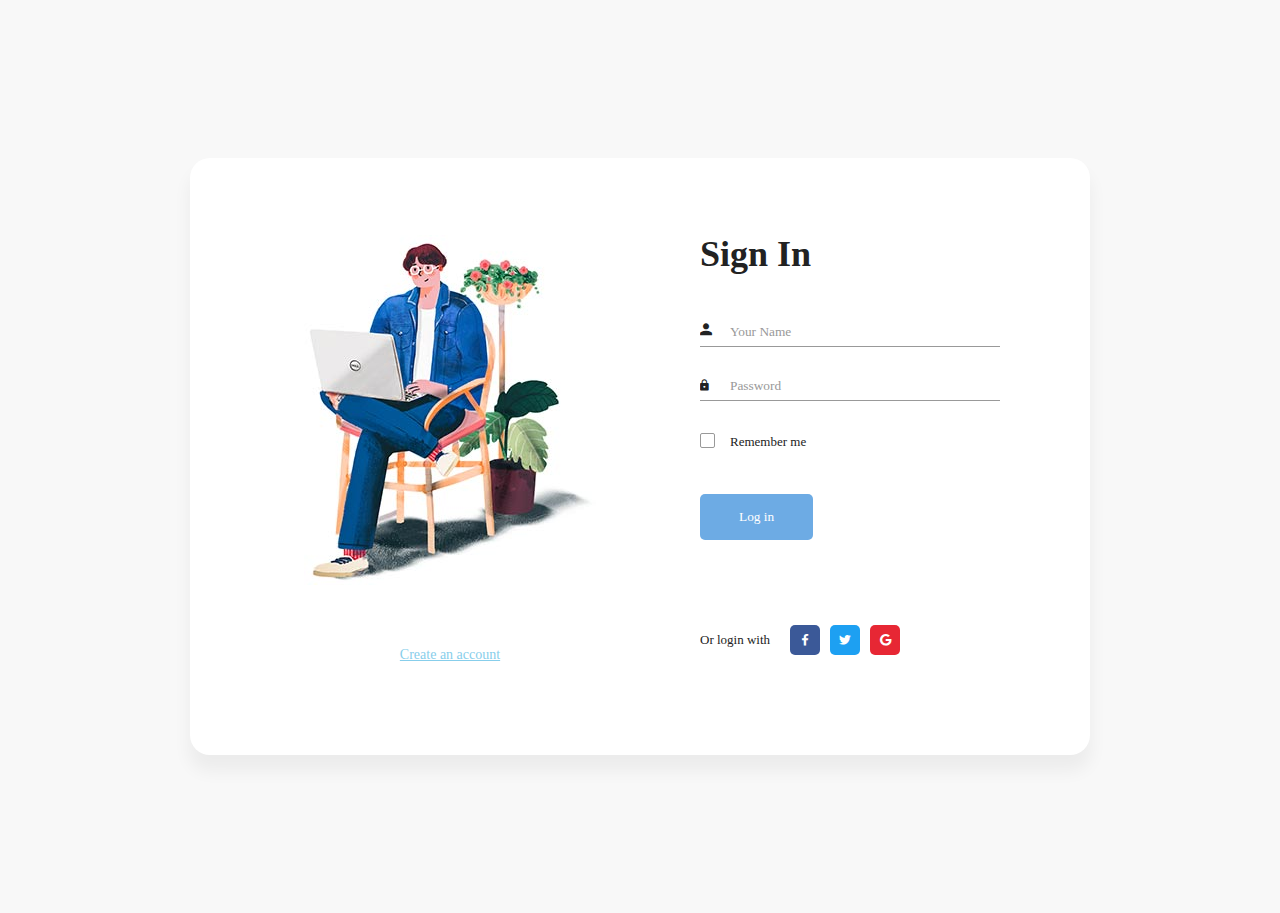
==== login.html @ a761d3e3 "Add files via upload" ====
<!DOCTYPE html>
<html lang="en">
<head>
    <meta charset="UTF-8">
    <meta name="viewport" content="width=device-width, initial-scale=1.0">
    <meta http-equiv="X-UA-Compatible" content="ie=edge">
    <title>Sign In Form </title>

    <!-- Font Icon -->
    <link rel="stylesheet" href="fonts/material-icon/css/material-design-iconic-font.min.css">

    <!-- Main css -->
    <link rel="stylesheet" href="css/style.css">
</head>
<body>
    <div class="main">
    <section class="sign-in">
        <div class="container">
            <div class="signin-content">
                <div class="signin-image">
                    <figure><img src="images/signin-image.jpg" alt="sing up image"></figure>
                    <a href="index.html" class="signup-image-link">Create an account</a>
                </div>

                <div class="signin-form">
                    <h2 class="form-title">Sign In</h2>
                    <form method="POST" class="register-form" id="login-form">
                        <div class="form-group">
                            <label for="your_name"><i class="zmdi zmdi-account material-icons-name"></i></label>
                            <input type="text" name="your_name" id="your_name" placeholder="Your Name"/>
                        </div>
                        <div class="form-group">
                            <label for="your_pass"><i class="zmdi zmdi-lock"></i></label>
                            <input type="password" name="your_pass" id="your_pass" placeholder="Password"/>
                        </div>
                        <div class="form-group">
                            <input type="checkbox" name="remember-me" id="remember-me" class="agree-term" />
                            <label for="remember-me" class="label-agree-term"><span><span></span></span>Remember me</label>
                        </div>
                        <div class="form-group form-button">
                            <input type="submit" name="signin" id="signin" class="form-submit" value="Log in"/>
                        </div>
                    </form>
                    <div class="social-login">
                        <span class="social-label">Or login with</span>
                        <ul class="socials">
                            <li><a href="#"><i class="display-flex-center zmdi zmdi-facebook"></i></a></li>
                            <li><a href="#"><i class="display-flex-center zmdi zmdi-twitter"></i></a></li>
                            <li><a href="#"><i class="display-flex-center zmdi zmdi-google"></i></a></li>
                        </ul>
                    </div>
                </div>
            </div>
        </div>
    </section>
    </div>
  <!-- JS -->
  
</body>
</html>
---- fonts/material-icon/css/material-design-iconic-font.min.css ----
@font-face{font-family:Material-Design-Iconic-Font;src:url(../fonts/Material-Design-Iconic-Font.woff2?v=2.2.0) format('woff2'),url(../fonts/Material-Design-Iconic-Font.woff?v=2.2.0) format('woff'),url(../fonts/Material-Design-Iconic-Font.ttf?v=2.2.0) format('truetype')}.zmdi{display:inline-block;font:normal normal normal 14px/1 'Material-Design-Iconic-Font';font-size:inherit;text-rendering:auto;-webkit-font-smoothing:antialiased;-moz-osx-font-smoothing:grayscale}.zmdi-hc-lg{font-size:1.33333333em;line-height:.75em;vertical-align:-15%}.zmdi-hc-2x{font-size:2em}.zmdi-hc-3x{font-size:3em}.zmdi-hc-4x{font-size:4em}.zmdi-hc-5x{font-size:5em}.zmdi-hc-fw{width:1.28571429em;text-align:center}.zmdi-hc-ul{padding-left:0;margin-left:2.14285714em;list-style-type:none}.zmdi-hc-ul>li{position:relative}.zmdi-hc-li{position:absolute;left:-2.14285714em;width:2.14285714em;top:.14285714em;text-align:center}.zmdi-hc-li.zmdi-hc-lg{left:-1.85714286em}.zmdi-hc-border{padding:.1em .25em;border:solid .1em #9e9e9e;border-radius:2px}.zmdi-hc-border-circle{padding:.1em .25em;border:solid .1em #9e9e9e;border-radius:50%}.zmdi.pull-left{float:left;margin-right:.15em}.zmdi.pull-right{float:right;margin-left:.15em}.zmdi-hc-spin{-webkit-animation:zmdi-spin 1.5s infinite linear;animation:zmdi-spin 1.5s infinite linear}.zmdi-hc-spin-reverse{-webkit-animation:zmdi-spin-reverse 1.5s infinite linear;animation:zmdi-spin-reverse 1.5s infinite linear}@-webkit-keyframes zmdi-spin{0%{-webkit-transform:rotate(0deg);transform:rotate(0deg)}100%{-webkit-transform:rotate(359deg);transform:rotate(359deg)}}@keyframes zmdi-spin{0%{-webkit-transform:rotate(0deg);transform:rotate(0deg)}100%{-webkit-transform:rotate(359deg);transform:rotate(359deg)}}@-webkit-keyframes zmdi-spin-reverse{0%{-webkit-transform:rotate(0deg);transform:rotate(0deg)}100%{-webkit-transform:rotate(-359deg);transform:rotate(-359deg)}}@keyframes zmdi-spin-reverse{0%{-webkit-transform:rotate(0deg);transform:rotate(0deg)}100%{-webkit-transform:rotate(-359deg);transform:rotate(-359deg)}}.zmdi-hc-rotate-90{-webkit-transform:rotate(90deg);-ms-transform:rotate(90deg);transform:rotate(90deg)}.zmdi-hc-rotate-180{-webkit-transform:rotate(180deg);-ms-transform:rotate(180deg);transform:rotate(180deg)}.zmdi-hc-rotate-270{-webkit-transform:rotate(270deg);-ms-transform:rotate(270deg);transform:rotate(270deg)}.zmdi-hc-flip-horizontal{-webkit-transform:scale(-1,1);-ms-transform:scale(-1,1);transform:scale(-1,1)}.zmdi-hc-flip-vertical{-webkit-transform:scale(1,-1);-ms-transform:scale(1,-1);transform:scale(1,-1)}.zmdi-hc-stack{position:relative;display:inline-block;width:2em;height:2em;line-height:2em;vertical-align:middle}.zmdi-hc-stack-1x,.zmdi-hc-stack-2x{position:absolute;left:0;width:100%;text-align:center}.zmdi-hc-stack-1x{line-height:inherit}.zmdi-hc-stack-2x{font-size:2em}.zmdi-hc-inverse{color:#fff}.zmdi-3d-rotation:before{content:'\f101'}.zmdi-airplane-off:before{content:'\f102'}.zmdi-airplane:before{content:'\f103'}.zmdi-album:before{content:'\f104'}.zmdi-archive:before{content:'\f105'}.zmdi-assignment-account:before{content:'\f106'}.zmdi-assignment-alert:before{content:'\f107'}.zmdi-assignment-check:before{content:'\f108'}.zmdi-assignment-o:before{content:'\f109'}.zmdi-assignment-return:before{content:'\f10a'}.zmdi-assignment-returned:before{content:'\f10b'}.zmdi-assignment:before{content:'\f10c'}.zmdi-attachment-alt:before{content:'\f10d'}.zmdi-attachment:before{content:'\f10e'}.zmdi-audio:before{content:'\f10f'}.zmdi-badge-check:before{content:'\f110'}.zmdi-balance-wallet:before{content:'\f111'}.zmdi-balance:before{content:'\f112'}.zmdi-battery-alert:before{content:'\f113'}.zmdi-battery-flash:before{content:'\f114'}.zmdi-battery-unknown:before{content:'\f115'}.zmdi-battery:before{content:'\f116'}.zmdi-bike:before{content:'\f117'}.zmdi-block-alt:before{content:'\f118'}.zmdi-block:before{content:'\f119'}.zmdi-boat:before{content:'\f11a'}.zmdi-book-image:before{content:'\f11b'}.zmdi-book:before{content:'\f11c'}.zmdi-bookmark-outline:before{content:'\f11d'}.zmdi-bookmark:before{content:'\f11e'}.zmdi-brush:before{content:'\f11f'}.zmdi-bug:before{content:'\f120'}.zmdi-bus:before{content:'\f121'}.zmdi-cake:before{content:'\f122'}.zmdi-car-taxi:before{content:'\f123'}.zmdi-car-wash:before{content:'\f124'}.zmdi-car:before{content:'\f125'}.zmdi-card-giftcard:before{content:'\f126'}.zmdi-card-membership:before{content:'\f127'}.zmdi-card-travel:before{content:'\f128'}.zmdi-card:before{content:'\f129'}.zmdi-case-check:before{content:'\f12a'}.zmdi-case-download:before{content:'\f12b'}.zmdi-case-play:before{content:'\f12c'}.zmdi-case:before{content:'\f12d'}.zmdi-cast-connected:before{content:'\f12e'}.zmdi-cast:before{content:'\f12f'}.zmdi-chart-donut:before{content:'\f130'}.zmdi-chart:before{content:'\f131'}.zmdi-city-alt:before{content:'\f132'}.zmdi-city:before{content:'\f133'}.zmdi-close-circle-o:before{content:'\f134'}.zmdi-close-circle:before{content:'\f135'}.zmdi-close:before{content:'\f136'}.zmdi-cocktail:before{content:'\f137'}.zmdi-code-setting:before{content:'\f138'}.zmdi-code-smartphone:before{content:'\f139'}.zmdi-code:before{content:'\f13a'}.zmdi-coffee:before{content:'\f13b'}.zmdi-collection-bookmark:before{content:'\f13c'}.zmdi-collection-case-play:before{content:'\f13d'}.zmdi-collection-folder-image:before{content:'\f13e'}.zmdi-collection-image-o:before{content:'\f13f'}.zmdi-collection-image:before{content:'\f140'}.zmdi-collection-item-1:before{content:'\f141'}.zmdi-collection-item-2:before{content:'\f142'}.zmdi-collection-item-3:before{content:'\f143'}.zmdi-collection-item-4:before{content:'\f144'}.zmdi-collection-item-5:before{content:'\f145'}.zmdi-collection-item-6:before{content:'\f146'}.zmdi-collection-item-7:before{content:'\f147'}.zmdi-collection-item-8:before{content:'\f148'}.zmdi-collection-item-9-plus:before{content:'\f149'}.zmdi-collection-item-9:before{content:'\f14a'}.zmdi-collection-item:before{content:'\f14b'}.zmdi-collection-music:before{content:'\f14c'}.zmdi-collection-pdf:before{content:'\f14d'}.zmdi-collection-plus:before{content:'\f14e'}.zmdi-collection-speaker:before{content:'\f14f'}.zmdi-collection-text:before{content:'\f150'}.zmdi-collection-video:before{content:'\f151'}.zmdi-compass:before{content:'\f152'}.zmdi-cutlery:before{content:'\f153'}.zmdi-delete:before{content:'\f154'}.zmdi-dialpad:before{content:'\f155'}.zmdi-dns:before{content:'\f156'}.zmdi-drink:before{content:'\f157'}.zmdi-edit:before{content:'\f158'}.zmdi-email-open:before{content:'\f159'}.zmdi-email:before{content:'\f15a'}.zmdi-eye-off:before{content:'\f15b'}.zmdi-eye:before{content:'\f15c'}.zmdi-eyedropper:before{content:'\f15d'}.zmdi-favorite-outline:before{content:'\f15e'}.zmdi-favorite:before{content:'\f15f'}.zmdi-filter-list:before{content:'\f160'}.zmdi-fire:before{content:'\f161'}.zmdi-flag:before{content:'\f162'}.zmdi-flare:before{content:'\f163'}.zmdi-flash-auto:before{content:'\f164'}.zmdi-flash-off:before{content:'\f165'}.zmdi-flash:before{content:'\f166'}.zmdi-flip:before{content:'\f167'}.zmdi-flower-alt:before{content:'\f168'}.zmdi-flower:before{content:'\f169'}.zmdi-font:before{content:'\f16a'}.zmdi-fullscreen-alt:before{content:'\f16b'}.zmdi-fullscreen-exit:before{content:'\f16c'}.zmdi-fullscreen:before{content:'\f16d'}.zmdi-functions:before{content:'\f16e'}.zmdi-gas-station:before{content:'\f16f'}.zmdi-gesture:before{content:'\f170'}.zmdi-globe-alt:before{content:'\f171'}.zmdi-globe-lock:before{content:'\f172'}.zmdi-globe:before{content:'\f173'}.zmdi-graduation-cap:before{content:'\f174'}.zmdi-home:before{content:'\f175'}.zmdi-hospital-alt:before{content:'\f176'}.zmdi-hospital:before{content:'\f177'}.zmdi-hotel:before{content:'\f178'}.zmdi-hourglass-alt:before{content:'\f179'}.zmdi-hourglass-outline:before{content:'\f17a'}.zmdi-hourglass:before{content:'\f17b'}.zmdi-http:before{content:'\f17c'}.zmdi-image-alt:before{content:'\f17d'}.zmdi-image-o:before{content:'\f17e'}.zmdi-image:before{content:'\f17f'}.zmdi-inbox:before{content:'\f180'}.zmdi-invert-colors-off:before{content:'\f181'}.zmdi-invert-colors:before{content:'\f182'}.zmdi-key:before{content:'\f183'}.zmdi-label-alt-outline:before{content:'\f184'}.zmdi-label-alt:before{content:'\f185'}.zmdi-label-heart:before{content:'\f186'}.zmdi-label:before{content:'\f187'}.zmdi-labels:before{content:'\f188'}.zmdi-lamp:before{content:'\f189'}.zmdi-landscape:before{content:'\f18a'}.zmdi-layers-off:before{content:'\f18b'}.zmdi-layers:before{content:'\f18c'}.zmdi-library:before{content:'\f18d'}.zmdi-link:before{content:'\f18e'}.zmdi-lock-open:before{content:'\f18f'}.zmdi-lock-outline:before{content:'\f190'}.zmdi-lock:before{content:'\f191'}.zmdi-mail-reply-all:before{content:'\f192'}.zmdi-mail-reply:before{content:'\f193'}.zmdi-mail-send:before{content:'\f194'}.zmdi-mall:before{content:'\f195'}.zmdi-map:before{content:'\f196'}.zmdi-menu:before{content:'\f197'}.zmdi-money-box:before{content:'\f198'}.zmdi-money-off:before{content:'\f199'}.zmdi-money:before{content:'\f19a'}.zmdi-more-vert:before{content:'\f19b'}.zmdi-more:before{content:'\f19c'}.zmdi-movie-alt:before{content:'\f19d'}.zmdi-movie:before{content:'\f19e'}.zmdi-nature-people:before{content:'\f19f'}.zmdi-nature:before{content:'\f1a0'}.zmdi-navigation:before{content:'\f1a1'}.zmdi-open-in-browser:before{content:'\f1a2'}.zmdi-open-in-new:before{content:'\f1a3'}.zmdi-palette:before{content:'\f1a4'}.zmdi-parking:before{content:'\f1a5'}.zmdi-pin-account:before{content:'\f1a6'}.zmdi-pin-assistant:before{content:'\f1a7'}.zmdi-pin-drop:before{content:'\f1a8'}.zmdi-pin-help:before{content:'\f1a9'}.zmdi-pin-off:before{content:'\f1aa'}.zmdi-pin:before{content:'\f1ab'}.zmdi-pizza:before{content:'\f1ac'}.zmdi-plaster:before{content:'\f1ad'}.zmdi-power-setting:before{content:'\f1ae'}.zmdi-power:before{content:'\f1af'}.zmdi-print:before{content:'\f1b0'}.zmdi-puzzle-piece:before{content:'\f1b1'}.zmdi-quote:before{content:'\f1b2'}.zmdi-railway:before{content:'\f1b3'}.zmdi-receipt:before{content:'\f1b4'}.zmdi-refresh-alt:before{content:'\f1b5'}.zmdi-refresh-sync-alert:before{content:'\f1b6'}.zmdi-refresh-sync-off:before{content:'\f1b7'}.zmdi-refresh-sync:before{content:'\f1b8'}.zmdi-refresh:before{content:'\f1b9'}.zmdi-roller:before{content:'\f1ba'}.zmdi-ruler:before{content:'\f1bb'}.zmdi-scissors:before{content:'\f1bc'}.zmdi-screen-rotation-lock:before{content:'\f1bd'}.zmdi-screen-rotation:before{content:'\f1be'}.zmdi-search-for:before{content:'\f1bf'}.zmdi-search-in-file:before{content:'\f1c0'}.zmdi-search-in-page:before{content:'\f1c1'}.zmdi-search-replace:before{content:'\f1c2'}.zmdi-search:before{content:'\f1c3'}.zmdi-seat:before{content:'\f1c4'}.zmdi-settings-square:before{content:'\f1c5'}.zmdi-settings:before{content:'\f1c6'}.zmdi-shield-check:before{content:'\f1c7'}.zmdi-shield-security:before{content:'\f1c8'}.zmdi-shopping-basket:before{content:'\f1c9'}.zmdi-shopping-cart-plus:before{content:'\f1ca'}.zmdi-shopping-cart:before{content:'\f1cb'}.zmdi-sign-in:before{content:'\f1cc'}.zmdi-sort-amount-asc:before{content:'\f1cd'}.zmdi-sort-amount-desc:before{content:'\f1ce'}.zmdi-sort-asc:before{content:'\f1cf'}.zmdi-sort-desc:before{content:'\f1d0'}.zmdi-spellcheck:before{content:'\f1d1'}.zmdi-storage:before{content:'\f1d2'}.zmdi-store-24:before{content:'\f1d3'}.zmdi-store:before{content:'\f1d4'}.zmdi-subway:before{content:'\f1d5'}.zmdi-sun:before{content:'\f1d6'}.zmdi-tab-unselected:before{content:'\f1d7'}.zmdi-tab:before{content:'\f1d8'}.zmdi-tag-close:before{content:'\f1d9'}.zmdi-tag-more:before{content:'\f1da'}.zmdi-tag:before{content:'\f1db'}.zmdi-thumb-down:before{content:'\f1dc'}.zmdi-thumb-up-down:before{content:'\f1dd'}.zmdi-thumb-up:before{content:'\f1de'}.zmdi-ticket-star:before{content:'\f1df'}.zmdi-toll:before{content:'\f1e0'}.zmdi-toys:before{content:'\f1e1'}.zmdi-traffic:before{content:'\f1e2'}.zmdi-translate:before{content:'\f1e3'}.zmdi-triangle-down:before{content:'\f1e4'}.zmdi-triangle-up:before{content:'\f1e5'}.zmdi-truck:before{content:'\f1e6'}.zmdi-turning-sign:before{content:'\f1e7'}.zmdi-wallpaper:before{content:'\f1e8'}.zmdi-washing-machine:before{content:'\f1e9'}.zmdi-window-maximize:before{content:'\f1ea'}.zmdi-window-minimize:before{content:'\f1eb'}.zmdi-window-restore:before{content:'\f1ec'}.zmdi-wrench:before{content:'\f1ed'}.zmdi-zoom-in:before{content:'\f1ee'}.zmdi-zoom-out:before{content:'\f1ef'}.zmdi-alert-circle-o:before{content:'\f1f0'}.zmdi-alert-circle:before{content:'\f1f1'}.zmdi-alert-octagon:before{content:'\f1f2'}.zmdi-alert-polygon:before{content:'\f1f3'}.zmdi-alert-triangle:before{content:'\f1f4'}.zmdi-help-outline:before{content:'\f1f5'}.zmdi-help:before{content:'\f1f6'}.zmdi-info-outline:before{content:'\f1f7'}.zmdi-info:before{content:'\f1f8'}.zmdi-notifications-active:before{content:'\f1f9'}.zmdi-notifications-add:before{content:'\f1fa'}.zmdi-notifications-none:before{content:'\f1fb'}.zmdi-notifications-off:before{content:'\f1fc'}.zmdi-notifications-paused:before{content:'\f1fd'}.zmdi-notifications:before{content:'\f1fe'}.zmdi-account-add:before{content:'\f1ff'}.zmdi-account-box-mail:before{content:'\f200'}.zmdi-account-box-o:before{content:'\f201'}.zmdi-account-box-phone:before{content:'\f202'}.zmdi-account-box:before{content:'\f203'}.zmdi-account-calendar:before{content:'\f204'}.zmdi-account-circle:before{content:'\f205'}.zmdi-account-o:before{content:'\f206'}.zmdi-account:before{content:'\f207'}.zmdi-accounts-add:before{content:'\f208'}.zmdi-accounts-alt:before{content:'\f209'}.zmdi-accounts-list-alt:before{content:'\f20a'}.zmdi-accounts-list:before{content:'\f20b'}.zmdi-accounts-outline:before{content:'\f20c'}.zmdi-accounts:before{content:'\f20d'}.zmdi-face:before{content:'\f20e'}.zmdi-female:before{content:'\f20f'}.zmdi-male-alt:before{content:'\f210'}.zmdi-male-female:before{content:'\f211'}.zmdi-male:before{content:'\f212'}.zmdi-mood-bad:before{content:'\f213'}.zmdi-mood:before{content:'\f214'}.zmdi-run:before{content:'\f215'}.zmdi-walk:before{content:'\f216'}.zmdi-cloud-box:before{content:'\f217'}.zmdi-cloud-circle:before{content:'\f218'}.zmdi-cloud-done:before{content:'\f219'}.zmdi-cloud-download:before{content:'\f21a'}.zmdi-cloud-off:before{content:'\f21b'}.zmdi-cloud-outline-alt:before{content:'\f21c'}.zmdi-cloud-outline:before{content:'\f21d'}.zmdi-cloud-upload:before{content:'\f21e'}.zmdi-cloud:before{content:'\f21f'}.zmdi-download:before{content:'\f220'}.zmdi-file-plus:before{content:'\f221'}.zmdi-file-text:before{content:'\f222'}.zmdi-file:before{content:'\f223'}.zmdi-folder-outline:before{content:'\f224'}.zmdi-folder-person:before{content:'\f225'}.zmdi-folder-star-alt:before{content:'\f226'}.zmdi-folder-star:before{content:'\f227'}.zmdi-folder:before{content:'\f228'}.zmdi-gif:before{content:'\f229'}.zmdi-upload:before{content:'\f22a'}.zmdi-border-all:before{content:'\f22b'}.zmdi-border-bottom:before{content:'\f22c'}.zmdi-border-clear:before{content:'\f22d'}.zmdi-border-color:before{content:'\f22e'}.zmdi-border-horizontal:before{content:'\f22f'}.zmdi-border-inner:before{content:'\f230'}.zmdi-border-left:before{content:'\f231'}.zmdi-border-outer:before{content:'\f232'}.zmdi-border-right:before{content:'\f233'}.zmdi-border-style:before{content:'\f234'}.zmdi-border-top:before{content:'\f235'}.zmdi-border-vertical:before{content:'\f236'}.zmdi-copy:before{content:'\f237'}.zmdi-crop:before{content:'\f238'}.zmdi-format-align-center:before{content:'\f239'}.zmdi-format-align-justify:before{content:'\f23a'}.zmdi-format-align-left:before{content:'\f23b'}.zmdi-format-align-right:before{content:'\f23c'}.zmdi-format-bold:before{content:'\f23d'}.zmdi-format-clear-all:before{content:'\f23e'}.zmdi-format-clear:before{content:'\f23f'}.zmdi-format-color-fill:before{content:'\f240'}.zmdi-format-color-reset:before{content:'\f241'}.zmdi-format-color-text:before{content:'\f242'}.zmdi-format-indent-decrease:before{content:'\f243'}.zmdi-format-indent-increase:before{content:'\f244'}.zmdi-format-italic:before{content:'\f245'}.zmdi-format-line-spacing:before{content:'\f246'}.zmdi-format-list-bulleted:before{content:'\f247'}.zmdi-format-list-numbered:before{content:'\f248'}.zmdi-format-ltr:before{content:'\f249'}.zmdi-format-rtl:before{content:'\f24a'}.zmdi-format-size:before{content:'\f24b'}.zmdi-format-strikethrough-s:before{content:'\f24c'}.zmdi-format-strikethrough:before{content:'\f24d'}.zmdi-format-subject:before{content:'\f24e'}.zmdi-format-underlined:before{content:'\f24f'}.zmdi-format-valign-bottom:before{content:'\f250'}.zmdi-format-valign-center:before{content:'\f251'}.zmdi-format-valign-top:before{content:'\f252'}.zmdi-redo:before{content:'\f253'}.zmdi-select-all:before{content:'\f254'}.zmdi-space-bar:before{content:'\f255'}.zmdi-text-format:before{content:'\f256'}.zmdi-transform:before{content:'\f257'}.zmdi-undo:before{content:'\f258'}.zmdi-wrap-text:before{content:'\f259'}.zmdi-comment-alert:before{content:'\f25a'}.zmdi-comment-alt-text:before{content:'\f25b'}.zmdi-comment-alt:before{content:'\f25c'}.zmdi-comment-edit:before{content:'\f25d'}.zmdi-comment-image:before{content:'\f25e'}.zmdi-comment-list:before{content:'\f25f'}.zmdi-comment-more:before{content:'\f260'}.zmdi-comment-outline:before{content:'\f261'}.zmdi-comment-text-alt:before{content:'\f262'}.zmdi-comment-text:before{content:'\f263'}.zmdi-comment-video:before{content:'\f264'}.zmdi-comment:before{content:'\f265'}.zmdi-comments:before{content:'\f266'}.zmdi-check-all:before{content:'\f267'}.zmdi-check-circle-u:before{content:'\f268'}.zmdi-check-circle:before{content:'\f269'}.zmdi-check-square:before{content:'\f26a'}.zmdi-check:before{content:'\f26b'}.zmdi-circle-o:before{content:'\f26c'}.zmdi-circle:before{content:'\f26d'}.zmdi-dot-circle-alt:before{content:'\f26e'}.zmdi-dot-circle:before{content:'\f26f'}.zmdi-minus-circle-outline:before{content:'\f270'}.zmdi-minus-circle:before{content:'\f271'}.zmdi-minus-square:before{content:'\f272'}.zmdi-minus:before{content:'\f273'}.zmdi-plus-circle-o-duplicate:before{content:'\f274'}.zmdi-plus-circle-o:before{content:'\f275'}.zmdi-plus-circle:before{content:'\f276'}.zmdi-plus-square:before{content:'\f277'}.zmdi-plus:before{content:'\f278'}.zmdi-square-o:before{content:'\f279'}.zmdi-star-circle:before{content:'\f27a'}.zmdi-star-half:before{content:'\f27b'}.zmdi-star-outline:before{content:'\f27c'}.zmdi-star:before{content:'\f27d'}.zmdi-bluetooth-connected:before{content:'\f27e'}.zmdi-bluetooth-off:before{content:'\f27f'}.zmdi-bluetooth-search:before{content:'\f280'}.zmdi-bluetooth-setting:before{content:'\f281'}.zmdi-bluetooth:before{content:'\f282'}.zmdi-camera-add:before{content:'\f283'}.zmdi-camera-alt:before{content:'\f284'}.zmdi-camera-bw:before{content:'\f285'}.zmdi-camera-front:before{content:'\f286'}.zmdi-camera-mic:before{content:'\f287'}.zmdi-camera-party-mode:before{content:'\f288'}.zmdi-camera-rear:before{content:'\f289'}.zmdi-camera-roll:before{content:'\f28a'}.zmdi-camera-switch:before{content:'\f28b'}.zmdi-camera:before{content:'\f28c'}.zmdi-card-alert:before{content:'\f28d'}.zmdi-card-off:before{content:'\f28e'}.zmdi-card-sd:before{content:'\f28f'}.zmdi-card-sim:before{content:'\f290'}.zmdi-desktop-mac:before{content:'\f291'}.zmdi-desktop-windows:before{content:'\f292'}.zmdi-device-hub:before{content:'\f293'}.zmdi-devices-off:before{content:'\f294'}.zmdi-devices:before{content:'\f295'}.zmdi-dock:before{content:'\f296'}.zmdi-floppy:before{content:'\f297'}.zmdi-gamepad:before{content:'\f298'}.zmdi-gps-dot:before{content:'\f299'}.zmdi-gps-off:before{content:'\f29a'}.zmdi-gps:before{content:'\f29b'}.zmdi-headset-mic:before{content:'\f29c'}.zmdi-headset:before{content:'\f29d'}.zmdi-input-antenna:before{content:'\f29e'}.zmdi-input-composite:before{content:'\f29f'}.zmdi-input-hdmi:before{content:'\f2a0'}.zmdi-input-power:before{content:'\f2a1'}.zmdi-input-svideo:before{content:'\f2a2'}.zmdi-keyboard-hide:before{content:'\f2a3'}.zmdi-keyboard:before{content:'\f2a4'}.zmdi-laptop-chromebook:before{content:'\f2a5'}.zmdi-laptop-mac:before{content:'\f2a6'}.zmdi-laptop:before{content:'\f2a7'}.zmdi-mic-off:before{content:'\f2a8'}.zmdi-mic-outline:before{content:'\f2a9'}.zmdi-mic-setting:before{content:'\f2aa'}.zmdi-mic:before{content:'\f2ab'}.zmdi-mouse:before{content:'\f2ac'}.zmdi-network-alert:before{content:'\f2ad'}.zmdi-network-locked:before{content:'\f2ae'}.zmdi-network-off:before{content:'\f2af'}.zmdi-network-outline:before{content:'\f2b0'}.zmdi-network-setting:before{content:'\f2b1'}.zmdi-network:before{content:'\f2b2'}.zmdi-phone-bluetooth:before{content:'\f2b3'}.zmdi-phone-end:before{content:'\f2b4'}.zmdi-phone-forwarded:before{content:'\f2b5'}.zmdi-phone-in-talk:before{content:'\f2b6'}.zmdi-phone-locked:before{content:'\f2b7'}.zmdi-phone-missed:before{content:'\f2b8'}.zmdi-phone-msg:before{content:'\f2b9'}.zmdi-phone-paused:before{content:'\f2ba'}.zmdi-phone-ring:before{content:'\f2bb'}.zmdi-phone-setting:before{content:'\f2bc'}.zmdi-phone-sip:before{content:'\f2bd'}.zmdi-phone:before{content:'\f2be'}.zmdi-portable-wifi-changes:before{content:'\f2bf'}.zmdi-portable-wifi-off:before{content:'\f2c0'}.zmdi-portable-wifi:before{content:'\f2c1'}.zmdi-radio:before{content:'\f2c2'}.zmdi-reader:before{content:'\f2c3'}.zmdi-remote-control-alt:before{content:'\f2c4'}.zmdi-remote-control:before{content:'\f2c5'}.zmdi-router:before{content:'\f2c6'}.zmdi-scanner:before{content:'\f2c7'}.zmdi-smartphone-android:before{content:'\f2c8'}.zmdi-smartphone-download:before{content:'\f2c9'}.zmdi-smartphone-erase:before{content:'\f2ca'}.zmdi-smartphone-info:before{content:'\f2cb'}.zmdi-smartphone-iphone:before{content:'\f2cc'}.zmdi-smartphone-landscape-lock:before{content:'\f2cd'}.zmdi-smartphone-landscape:before{content:'\f2ce'}.zmdi-smartphone-lock:before{content:'\f2cf'}.zmdi-smartphone-portrait-lock:before{content:'\f2d0'}.zmdi-smartphone-ring:before{content:'\f2d1'}.zmdi-smartphone-setting:before{content:'\f2d2'}.zmdi-smartphone-setup:before{content:'\f2d3'}.zmdi-smartphone:before{content:'\f2d4'}.zmdi-speaker:before{content:'\f2d5'}.zmdi-tablet-android:before{content:'\f2d6'}.zmdi-tablet-mac:before{content:'\f2d7'}.zmdi-tablet:before{content:'\f2d8'}.zmdi-tv-alt-play:before{content:'\f2d9'}.zmdi-tv-list:before{content:'\f2da'}.zmdi-tv-play:before{content:'\f2db'}.zmdi-tv:before{content:'\f2dc'}.zmdi-usb:before{content:'\f2dd'}.zmdi-videocam-off:before{content:'\f2de'}.zmdi-videocam-switch:before{content:'\f2df'}.zmdi-videocam:before{content:'\f2e0'}.zmdi-watch:before{content:'\f2e1'}.zmdi-wifi-alt-2:before{content:'\f2e2'}.zmdi-wifi-alt:before{content:'\f2e3'}.zmdi-wifi-info:before{content:'\f2e4'}.zmdi-wifi-lock:before{content:'\f2e5'}.zmdi-wifi-off:before{content:'\f2e6'}.zmdi-wifi-outline:before{content:'\f2e7'}.zmdi-wifi:before{content:'\f2e8'}.zmdi-arrow-left-bottom:before{content:'\f2e9'}.zmdi-arrow-left:before{content:'\f2ea'}.zmdi-arrow-merge:before{content:'\f2eb'}.zmdi-arrow-missed:before{content:'\f2ec'}.zmdi-arrow-right-top:before{content:'\f2ed'}.zmdi-arrow-right:before{content:'\f2ee'}.zmdi-arrow-split:before{content:'\f2ef'}.zmdi-arrows:before{content:'\f2f0'}.zmdi-caret-down-circle:before{content:'\f2f1'}.zmdi-caret-down:before{content:'\f2f2'}.zmdi-caret-left-circle:before{content:'\f2f3'}.zmdi-caret-left:before{content:'\f2f4'}.zmdi-caret-right-circle:before{content:'\f2f5'}.zmdi-caret-right:before{content:'\f2f6'}.zmdi-caret-up-circle:before{content:'\f2f7'}.zmdi-caret-up:before{content:'\f2f8'}.zmdi-chevron-down:before{content:'\f2f9'}.zmdi-chevron-left:before{content:'\f2fa'}.zmdi-chevron-right:before{content:'\f2fb'}.zmdi-chevron-up:before{content:'\f2fc'}.zmdi-forward:before{content:'\f2fd'}.zmdi-long-arrow-down:before{content:'\f2fe'}.zmdi-long-arrow-left:before{content:'\f2ff'}.zmdi-long-arrow-return:before{content:'\f300'}.zmdi-long-arrow-right:before{content:'\f301'}.zmdi-long-arrow-tab:before{content:'\f302'}.zmdi-long-arrow-up:before{content:'\f303'}.zmdi-rotate-ccw:before{content:'\f304'}.zmdi-rotate-cw:before{content:'\f305'}.zmdi-rotate-left:before{content:'\f306'}.zmdi-rotate-right:before{content:'\f307'}.zmdi-square-down:before{content:'\f308'}.zmdi-square-right:before{content:'\f309'}.zmdi-swap-alt:before{content:'\f30a'}.zmdi-swap-vertical-circle:before{content:'\f30b'}.zmdi-swap-vertical:before{content:'\f30c'}.zmdi-swap:before{content:'\f30d'}.zmdi-trending-down:before{content:'\f30e'}.zmdi-trending-flat:before{content:'\f30f'}.zmdi-trending-up:before{content:'\f310'}.zmdi-unfold-less:before{content:'\f311'}.zmdi-unfold-more:before{content:'\f312'}.zmdi-apps:before{content:'\f313'}.zmdi-grid-off:before{content:'\f314'}.zmdi-grid:before{content:'\f315'}.zmdi-view-agenda:before{content:'\f316'}.zmdi-view-array:before{content:'\f317'}.zmdi-view-carousel:before{content:'\f318'}.zmdi-view-column:before{content:'\f319'}.zmdi-view-comfy:before{content:'\f31a'}.zmdi-view-compact:before{content:'\f31b'}.zmdi-view-dashboard:before{content:'\f31c'}.zmdi-view-day:before{content:'\f31d'}.zmdi-view-headline:before{content:'\f31e'}.zmdi-view-list-alt:before{content:'\f31f'}.zmdi-view-list:before{content:'\f320'}.zmdi-view-module:before{content:'\f321'}.zmdi-view-quilt:before{content:'\f322'}.zmdi-view-stream:before{content:'\f323'}.zmdi-view-subtitles:before{content:'\f324'}.zmdi-view-toc:before{content:'\f325'}.zmdi-view-web:before{content:'\f326'}.zmdi-view-week:before{content:'\f327'}.zmdi-widgets:before{content:'\f328'}.zmdi-alarm-check:before{content:'\f329'}.zmdi-alarm-off:before{content:'\f32a'}.zmdi-alarm-plus:before{content:'\f32b'}.zmdi-alarm-snooze:before{content:'\f32c'}.zmdi-alarm:before{content:'\f32d'}.zmdi-calendar-alt:before{content:'\f32e'}.zmdi-calendar-check:before{content:'\f32f'}.zmdi-calendar-close:before{content:'\f330'}.zmdi-calendar-note:before{content:'\f331'}.zmdi-calendar:before{content:'\f332'}.zmdi-time-countdown:before{content:'\f333'}.zmdi-time-interval:before{content:'\f334'}.zmdi-time-restore-setting:before{content:'\f335'}.zmdi-time-restore:before{content:'\f336'}.zmdi-time:before{content:'\f337'}.zmdi-timer-off:before{content:'\f338'}.zmdi-timer:before{content:'\f339'}.zmdi-android-alt:before{content:'\f33a'}.zmdi-android:before{content:'\f33b'}.zmdi-apple:before{content:'\f33c'}.zmdi-behance:before{content:'\f33d'}.zmdi-codepen:before{content:'\f33e'}.zmdi-dribbble:before{content:'\f33f'}.zmdi-dropbox:before{content:'\f340'}.zmdi-evernote:before{content:'\f341'}.zmdi-facebook-box:before{content:'\f342'}.zmdi-facebook:before{content:'\f343'}.zmdi-github-box:before{content:'\f344'}.zmdi-github:before{content:'\f345'}.zmdi-google-drive:before{content:'\f346'}.zmdi-google-earth:before{content:'\f347'}.zmdi-google-glass:before{content:'\f348'}.zmdi-google-maps:before{content:'\f349'}.zmdi-google-pages:before{content:'\f34a'}.zmdi-google-play:before{content:'\f34b'}.zmdi-google-plus-box:before{content:'\f34c'}.zmdi-google-plus:before{content:'\f34d'}.zmdi-google:before{content:'\f34e'}.zmdi-instagram:before{content:'\f34f'}.zmdi-language-css3:before{content:'\f350'}.zmdi-language-html5:before{content:'\f351'}.zmdi-language-javascript:before{content:'\f352'}.zmdi-language-python-alt:before{content:'\f353'}.zmdi-language-python:before{content:'\f354'}.zmdi-lastfm:before{content:'\f355'}.zmdi-linkedin-box:before{content:'\f356'}.zmdi-paypal:before{content:'\f357'}.zmdi-pinterest-box:before{content:'\f358'}.zmdi-pocket:before{content:'\f359'}.zmdi-polymer:before{content:'\f35a'}.zmdi-share:before{content:'\f35b'}.zmdi-stackoverflow:before{content:'\f35c'}.zmdi-steam-square:before{content:'\f35d'}.zmdi-steam:before{content:'\f35e'}.zmdi-twitter-box:before{content:'\f35f'}.zmdi-twitter:before{content:'\f360'}.zmdi-vk:before{content:'\f361'}.zmdi-wikipedia:before{content:'\f362'}.zmdi-windows:before{content:'\f363'}.zmdi-aspect-ratio-alt:before{content:'\f364'}.zmdi-aspect-ratio:before{content:'\f365'}.zmdi-blur-circular:before{content:'\f366'}.zmdi-blur-linear:before{content:'\f367'}.zmdi-blur-off:before{content:'\f368'}.zmdi-blur:before{content:'\f369'}.zmdi-brightness-2:before{content:'\f36a'}.zmdi-brightness-3:before{content:'\f36b'}.zmdi-brightness-4:before{content:'\f36c'}.zmdi-brightness-5:before{content:'\f36d'}.zmdi-brightness-6:before{content:'\f36e'}.zmdi-brightness-7:before{content:'\f36f'}.zmdi-brightness-auto:before{content:'\f370'}.zmdi-brightness-setting:before{content:'\f371'}.zmdi-broken-image:before{content:'\f372'}.zmdi-center-focus-strong:before{content:'\f373'}.zmdi-center-focus-weak:before{content:'\f374'}.zmdi-compare:before{content:'\f375'}.zmdi-crop-16-9:before{content:'\f376'}.zmdi-crop-3-2:before{content:'\f377'}.zmdi-crop-5-4:before{content:'\f378'}.zmdi-crop-7-5:before{content:'\f379'}.zmdi-crop-din:before{content:'\f37a'}.zmdi-crop-free:before{content:'\f37b'}.zmdi-crop-landscape:before{content:'\f37c'}.zmdi-crop-portrait:before{content:'\f37d'}.zmdi-crop-square:before{content:'\f37e'}.zmdi-exposure-alt:before{content:'\f37f'}.zmdi-exposure:before{content:'\f380'}.zmdi-filter-b-and-w:before{content:'\f381'}.zmdi-filter-center-focus:before{content:'\f382'}.zmdi-filter-frames:before{content:'\f383'}.zmdi-filter-tilt-shift:before{content:'\f384'}.zmdi-gradient:before{content:'\f385'}.zmdi-grain:before{content:'\f386'}.zmdi-graphic-eq:before{content:'\f387'}.zmdi-hdr-off:before{content:'\f388'}.zmdi-hdr-strong:before{content:'\f389'}.zmdi-hdr-weak:before{content:'\f38a'}.zmdi-hdr:before{content:'\f38b'}.zmdi-iridescent:before{content:'\f38c'}.zmdi-leak-off:before{content:'\f38d'}.zmdi-leak:before{content:'\f38e'}.zmdi-looks:before{content:'\f38f'}.zmdi-loupe:before{content:'\f390'}.zmdi-panorama-horizontal:before{content:'\f391'}.zmdi-panorama-vertical:before{content:'\f392'}.zmdi-panorama-wide-angle:before{content:'\f393'}.zmdi-photo-size-select-large:before{content:'\f394'}.zmdi-photo-size-select-small:before{content:'\f395'}.zmdi-picture-in-picture:before{content:'\f396'}.zmdi-slideshow:before{content:'\f397'}.zmdi-texture:before{content:'\f398'}.zmdi-tonality:before{content:'\f399'}.zmdi-vignette:before{content:'\f39a'}.zmdi-wb-auto:before{content:'\f39b'}.zmdi-eject-alt:before{content:'\f39c'}.zmdi-eject:before{content:'\f39d'}.zmdi-equalizer:before{content:'\f39e'}.zmdi-fast-forward:before{content:'\f39f'}.zmdi-fast-rewind:before{content:'\f3a0'}.zmdi-forward-10:before{content:'\f3a1'}.zmdi-forward-30:before{content:'\f3a2'}.zmdi-forward-5:before{content:'\f3a3'}.zmdi-hearing:before{content:'\f3a4'}.zmdi-pause-circle-outline:before{content:'\f3a5'}.zmdi-pause-circle:before{content:'\f3a6'}.zmdi-pause:before{content:'\f3a7'}.zmdi-play-circle-outline:before{content:'\f3a8'}.zmdi-play-circle:before{content:'\f3a9'}.zmdi-play:before{content:'\f3aa'}.zmdi-playlist-audio:before{content:'\f3ab'}.zmdi-playlist-plus:before{content:'\f3ac'}.zmdi-repeat-one:before{content:'\f3ad'}.zmdi-repeat:before{content:'\f3ae'}.zmdi-replay-10:before{content:'\f3af'}.zmdi-replay-30:before{content:'\f3b0'}.zmdi-replay-5:before{content:'\f3b1'}.zmdi-replay:before{content:'\f3b2'}.zmdi-shuffle:before{content:'\f3b3'}.zmdi-skip-next:before{content:'\f3b4'}.zmdi-skip-previous:before{content:'\f3b5'}.zmdi-stop:before{content:'\f3b6'}.zmdi-surround-sound:before{content:'\f3b7'}.zmdi-tune:before{content:'\f3b8'}.zmdi-volume-down:before{content:'\f3b9'}.zmdi-volume-mute:before{content:'\f3ba'}.zmdi-volume-off:before{content:'\f3bb'}.zmdi-volume-up:before{content:'\f3bc'}.zmdi-n-1-square:before{content:'\f3bd'}.zmdi-n-2-square:before{content:'\f3be'}.zmdi-n-3-square:before{content:'\f3bf'}.zmdi-n-4-square:before{content:'\f3c0'}.zmdi-n-5-square:before{content:'\f3c1'}.zmdi-n-6-square:before{content:'\f3c2'}.zmdi-neg-1:before{content:'\f3c3'}.zmdi-neg-2:before{content:'\f3c4'}.zmdi-plus-1:before{content:'\f3c5'}.zmdi-plus-2:before{content:'\f3c6'}.zmdi-sec-10:before{content:'\f3c7'}.zmdi-sec-3:before{content:'\f3c8'}.zmdi-zero:before{content:'\f3c9'}.zmdi-airline-seat-flat-angled:before{content:'\f3ca'}.zmdi-airline-seat-flat:before{content:'\f3cb'}.zmdi-airline-seat-individual-suite:before{content:'\f3cc'}.zmdi-airline-seat-legroom-extra:before{content:'\f3cd'}.zmdi-airline-seat-legroom-normal:before{content:'\f3ce'}.zmdi-airline-seat-legroom-reduced:before{content:'\f3cf'}.zmdi-airline-seat-recline-extra:before{content:'\f3d0'}.zmdi-airline-seat-recline-normal:before{content:'\f3d1'}.zmdi-airplay:before{content:'\f3d2'}.zmdi-closed-caption:before{content:'\f3d3'}.zmdi-confirmation-number:before{content:'\f3d4'}.zmdi-developer-board:before{content:'\f3d5'}.zmdi-disc-full:before{content:'\f3d6'}.zmdi-explicit:before{content:'\f3d7'}.zmdi-flight-land:before{content:'\f3d8'}.zmdi-flight-takeoff:before{content:'\f3d9'}.zmdi-flip-to-back:before{content:'\f3da'}.zmdi-flip-to-front:before{content:'\f3db'}.zmdi-group-work:before{content:'\f3dc'}.zmdi-hd:before{content:'\f3dd'}.zmdi-hq:before{content:'\f3de'}.zmdi-markunread-mailbox:before{content:'\f3df'}.zmdi-memory:before{content:'\f3e0'}.zmdi-nfc:before{content:'\f3e1'}.zmdi-play-for-work:before{content:'\f3e2'}.zmdi-power-input:before{content:'\f3e3'}.zmdi-present-to-all:before{content:'\f3e4'}.zmdi-satellite:before{content:'\f3e5'}.zmdi-tap-and-play:before{content:'\f3e6'}.zmdi-vibration:before{content:'\f3e7'}.zmdi-voicemail:before{content:'\f3e8'}.zmdi-group:before{content:'\f3e9'}.zmdi-rss:before{content:'\f3ea'}.zmdi-shape:before{content:'\f3eb'}.zmdi-spinner:before{content:'\f3ec'}.zmdi-ungroup:before{content:'\f3ed'}.zmdi-500px:before{content:'\f3ee'}.zmdi-8tracks:before{content:'\f3ef'}.zmdi-amazon:before{content:'\f3f0'}.zmdi-blogger:before{content:'\f3f1'}.zmdi-delicious:before{content:'\f3f2'}.zmdi-disqus:before{content:'\f3f3'}.zmdi-flattr:before{content:'\f3f4'}.zmdi-flickr:before{content:'\f3f5'}.zmdi-github-alt:before{content:'\f3f6'}.zmdi-google-old:before{content:'\f3f7'}.zmdi-linkedin:before{content:'\f3f8'}.zmdi-odnoklassniki:before{content:'\f3f9'}.zmdi-outlook:before{content:'\f3fa'}.zmdi-paypal-alt:before{content:'\f3fb'}.zmdi-pinterest:before{content:'\f3fc'}.zmdi-playstation:before{content:'\f3fd'}.zmdi-reddit:before{content:'\f3fe'}.zmdi-skype:before{content:'\f3ff'}.zmdi-slideshare:before{content:'\f400'}.zmdi-soundcloud:before{content:'\f401'}.zmdi-tumblr:before{content:'\f402'}.zmdi-twitch:before{content:'\f403'}.zmdi-vimeo:before{content:'\f404'}.zmdi-whatsapp:before{content:'\f405'}.zmdi-xbox:before{content:'\f406'}.zmdi-yahoo:before{content:'\f407'}.zmdi-youtube-play:before{content:'\f408'}.zmdi-youtube:before{content:'\f409'}.zmdi-3d-rotation:before{content:'\f101'}.zmdi-airplane-off:before{content:'\f102'}.zmdi-airplane:before{content:'\f103'}.zmdi-album:before{content:'\f104'}.zmdi-archive:before{content:'\f105'}.zmdi-assignment-account:before{content:'\f106'}.zmdi-assignment-alert:before{content:'\f107'}.zmdi-assignment-check:before{content:'\f108'}.zmdi-assignment-o:before{content:'\f109'}.zmdi-assignment-return:before{content:'\f10a'}.zmdi-assignment-returned:before{content:'\f10b'}.zmdi-assignment:before{content:'\f10c'}.zmdi-attachment-alt:before{content:'\f10d'}.zmdi-attachment:before{content:'\f10e'}.zmdi-audio:before{content:'\f10f'}.zmdi-badge-check:before{content:'\f110'}.zmdi-balance-wallet:before{content:'\f111'}.zmdi-balance:before{content:'\f112'}.zmdi-battery-alert:before{content:'\f113'}.zmdi-battery-flash:before{content:'\f114'}.zmdi-battery-unknown:before{content:'\f115'}.zmdi-battery:before{content:'\f116'}.zmdi-bike:before{content:'\f117'}.zmdi-block-alt:before{content:'\f118'}.zmdi-block:before{content:'\f119'}.zmdi-boat:before{content:'\f11a'}.zmdi-book-image:before{content:'\f11b'}.zmdi-book:before{content:'\f11c'}.zmdi-bookmark-outline:before{content:'\f11d'}.zmdi-bookmark:before{content:'\f11e'}.zmdi-brush:before{content:'\f11f'}.zmdi-bug:before{content:'\f120'}.zmdi-bus:before{content:'\f121'}.zmdi-cake:before{content:'\f122'}.zmdi-car-taxi:before{content:'\f123'}.zmdi-car-wash:before{content:'\f124'}.zmdi-car:before{content:'\f125'}.zmdi-card-giftcard:before{content:'\f126'}.zmdi-card-membership:before{content:'\f127'}.zmdi-card-travel:before{content:'\f128'}.zmdi-card:before{content:'\f129'}.zmdi-case-check:before{content:'\f12a'}.zmdi-case-download:before{content:'\f12b'}.zmdi-case-play:before{content:'\f12c'}.zmdi-case:before{content:'\f12d'}.zmdi-cast-connected:before{content:'\f12e'}.zmdi-cast:before{content:'\f12f'}.zmdi-chart-donut:before{content:'\f130'}.zmdi-chart:before{content:'\f131'}.zmdi-city-alt:before{content:'\f132'}.zmdi-city:before{content:'\f133'}.zmdi-close-circle-o:before{content:'\f134'}.zmdi-close-circle:before{content:'\f135'}.zmdi-close:before{content:'\f136'}.zmdi-cocktail:before{content:'\f137'}.zmdi-code-setting:before{content:'\f138'}.zmdi-code-smartphone:before{content:'\f139'}.zmdi-code:before{content:'\f13a'}.zmdi-coffee:before{content:'\f13b'}.zmdi-collection-bookmark:before{content:'\f13c'}.zmdi-collection-case-play:before{content:'\f13d'}.zmdi-collection-folder-image:before{content:'\f13e'}.zmdi-collection-image-o:before{content:'\f13f'}.zmdi-collection-image:before{content:'\f140'}.zmdi-collection-item-1:before{content:'\f141'}.zmdi-collection-item-2:before{content:'\f142'}.zmdi-collection-item-3:before{content:'\f143'}.zmdi-collection-item-4:before{content:'\f144'}.zmdi-collection-item-5:before{content:'\f145'}.zmdi-collection-item-6:before{content:'\f146'}.zmdi-collection-item-7:before{content:'\f147'}.zmdi-collection-item-8:before{content:'\f148'}.zmdi-collection-item-9-plus:before{content:'\f149'}.zmdi-collection-item-9:before{content:'\f14a'}.zmdi-collection-item:before{content:'\f14b'}.zmdi-collection-music:before{content:'\f14c'}.zmdi-collection-pdf:before{content:'\f14d'}.zmdi-collection-plus:before{content:'\f14e'}.zmdi-collection-speaker:before{content:'\f14f'}.zmdi-collection-text:before{content:'\f150'}.zmdi-collection-video:before{content:'\f151'}.zmdi-compass:before{content:'\f152'}.zmdi-cutlery:before{content:'\f153'}.zmdi-delete:before{content:'\f154'}.zmdi-dialpad:before{content:'\f155'}.zmdi-dns:before{content:'\f156'}.zmdi-drink:before{content:'\f157'}.zmdi-edit:before{content:'\f158'}.zmdi-email-open:before{content:'\f159'}.zmdi-email:before{content:'\f15a'}.zmdi-eye-off:before{content:'\f15b'}.zmdi-eye:before{content:'\f15c'}.zmdi-eyedropper:before{content:'\f15d'}.zmdi-favorite-outline:before{content:'\f15e'}.zmdi-favorite:before{content:'\f15f'}.zmdi-filter-list:before{content:'\f160'}.zmdi-fire:before{content:'\f161'}.zmdi-flag:before{content:'\f162'}.zmdi-flare:before{content:'\f163'}.zmdi-flash-auto:before{content:'\f164'}.zmdi-flash-off:before{content:'\f165'}.zmdi-flash:before{content:'\f166'}.zmdi-flip:before{content:'\f167'}.zmdi-flower-alt:before{content:'\f168'}.zmdi-flower:before{content:'\f169'}.zmdi-font:before{content:'\f16a'}.zmdi-fullscreen-alt:before{content:'\f16b'}.zmdi-fullscreen-exit:before{content:'\f16c'}.zmdi-fullscreen:before{content:'\f16d'}.zmdi-functions:before{content:'\f16e'}.zmdi-gas-station:before{content:'\f16f'}.zmdi-gesture:before{content:'\f170'}.zmdi-globe-alt:before{content:'\f171'}.zmdi-globe-lock:before{content:'\f172'}.zmdi-globe:before{content:'\f173'}.zmdi-graduation-cap:before{content:'\f174'}.zmdi-home:before{content:'\f175'}.zmdi-hospital-alt:before{content:'\f176'}.zmdi-hospital:before{content:'\f177'}.zmdi-hotel:before{content:'\f178'}.zmdi-hourglass-alt:before{content:'\f179'}.zmdi-hourglass-outline:before{content:'\f17a'}.zmdi-hourglass:before{content:'\f17b'}.zmdi-http:before{content:'\f17c'}.zmdi-image-alt:before{content:'\f17d'}.zmdi-image-o:before{content:'\f17e'}.zmdi-image:before{content:'\f17f'}.zmdi-inbox:before{content:'\f180'}.zmdi-invert-colors-off:before{content:'\f181'}.zmdi-invert-colors:before{content:'\f182'}.zmdi-key:before{content:'\f183'}.zmdi-label-alt-outline:before{content:'\f184'}.zmdi-label-alt:before{content:'\f185'}.zmdi-label-heart:before{content:'\f186'}.zmdi-label:before{content:'\f187'}.zmdi-labels:before{content:'\f188'}.zmdi-lamp:before{content:'\f189'}.zmdi-landscape:before{content:'\f18a'}.zmdi-layers-off:before{content:'\f18b'}.zmdi-layers:before{content:'\f18c'}.zmdi-library:before{content:'\f18d'}.zmdi-link:before{content:'\f18e'}.zmdi-lock-open:before{content:'\f18f'}.zmdi-lock-outline:before{content:'\f190'}.zmdi-lock:before{content:'\f191'}.zmdi-mail-reply-all:before{content:'\f192'}.zmdi-mail-reply:before{content:'\f193'}.zmdi-mail-send:before{content:'\f194'}.zmdi-mall:before{content:'\f195'}.zmdi-map:before{content:'\f196'}.zmdi-menu:before{content:'\f197'}.zmdi-money-box:before{content:'\f198'}.zmdi-money-off:before{content:'\f199'}.zmdi-money:before{content:'\f19a'}.zmdi-more-vert:before{content:'\f19b'}.zmdi-more:before{content:'\f19c'}.zmdi-movie-alt:before{content:'\f19d'}.zmdi-movie:before{content:'\f19e'}.zmdi-nature-people:before{content:'\f19f'}.zmdi-nature:before{content:'\f1a0'}.zmdi-navigation:before{content:'\f1a1'}.zmdi-open-in-browser:before{content:'\f1a2'}.zmdi-open-in-new:before{content:'\f1a3'}.zmdi-palette:before{content:'\f1a4'}.zmdi-parking:before{content:'\f1a5'}.zmdi-pin-account:before{content:'\f1a6'}.zmdi-pin-assistant:before{content:'\f1a7'}.zmdi-pin-drop:before{content:'\f1a8'}.zmdi-pin-help:before{content:'\f1a9'}.zmdi-pin-off:before{content:'\f1aa'}.zmdi-pin:before{content:'\f1ab'}.zmdi-pizza:before{content:'\f1ac'}.zmdi-plaster:before{content:'\f1ad'}.zmdi-power-setting:before{content:'\f1ae'}.zmdi-power:before{content:'\f1af'}.zmdi-print:before{content:'\f1b0'}.zmdi-puzzle-piece:before{content:'\f1b1'}.zmdi-quote:before{content:'\f1b2'}.zmdi-railway:before{content:'\f1b3'}.zmdi-receipt:before{content:'\f1b4'}.zmdi-refresh-alt:before{content:'\f1b5'}.zmdi-refresh-sync-alert:before{content:'\f1b6'}.zmdi-refresh-sync-off:before{content:'\f1b7'}.zmdi-refresh-sync:before{content:'\f1b8'}.zmdi-refresh:before{content:'\f1b9'}.zmdi-roller:before{content:'\f1ba'}.zmdi-ruler:before{content:'\f1bb'}.zmdi-scissors:before{content:'\f1bc'}.zmdi-screen-rotation-lock:before{content:'\f1bd'}.zmdi-screen-rotation:before{content:'\f1be'}.zmdi-search-for:before{content:'\f1bf'}.zmdi-search-in-file:before{content:'\f1c0'}.zmdi-search-in-page:before{content:'\f1c1'}.zmdi-search-replace:before{content:'\f1c2'}.zmdi-search:before{content:'\f1c3'}.zmdi-seat:before{content:'\f1c4'}.zmdi-settings-square:before{content:'\f1c5'}.zmdi-settings:before{content:'\f1c6'}.zmdi-shield-check:before{content:'\f1c7'}.zmdi-shield-security:before{content:'\f1c8'}.zmdi-shopping-basket:before{content:'\f1c9'}.zmdi-shopping-cart-plus:before{content:'\f1ca'}.zmdi-shopping-cart:before{content:'\f1cb'}.zmdi-sign-in:before{content:'\f1cc'}.zmdi-sort-amount-asc:before{content:'\f1cd'}.zmdi-sort-amount-desc:before{content:'\f1ce'}.zmdi-sort-asc:before{content:'\f1cf'}.zmdi-sort-desc:before{content:'\f1d0'}.zmdi-spellcheck:before{content:'\f1d1'}.zmdi-storage:before{content:'\f1d2'}.zmdi-store-24:before{content:'\f1d3'}.zmdi-store:before{content:'\f1d4'}.zmdi-subway:before{content:'\f1d5'}.zmdi-sun:before{content:'\f1d6'}.zmdi-tab-unselected:before{content:'\f1d7'}.zmdi-tab:before{content:'\f1d8'}.zmdi-tag-close:before{content:'\f1d9'}.zmdi-tag-more:before{content:'\f1da'}.zmdi-tag:before{content:'\f1db'}.zmdi-thumb-down:before{content:'\f1dc'}.zmdi-thumb-up-down:before{content:'\f1dd'}.zmdi-thumb-up:before{content:'\f1de'}.zmdi-ticket-star:before{content:'\f1df'}.zmdi-toll:before{content:'\f1e0'}.zmdi-toys:before{content:'\f1e1'}.zmdi-traffic:before{content:'\f1e2'}.zmdi-translate:before{content:'\f1e3'}.zmdi-triangle-down:before{content:'\f1e4'}.zmdi-triangle-up:before{content:'\f1e5'}.zmdi-truck:before{content:'\f1e6'}.zmdi-turning-sign:before{content:'\f1e7'}.zmdi-wallpaper:before{content:'\f1e8'}.zmdi-washing-machine:before{content:'\f1e9'}.zmdi-window-maximize:before{content:'\f1ea'}.zmdi-window-minimize:before{content:'\f1eb'}.zmdi-window-restore:before{content:'\f1ec'}.zmdi-wrench:before{content:'\f1ed'}.zmdi-zoom-in:before{content:'\f1ee'}.zmdi-zoom-out:before{content:'\f1ef'}.zmdi-alert-circle-o:before{content:'\f1f0'}.zmdi-alert-circle:before{content:'\f1f1'}.zmdi-alert-octagon:before{content:'\f1f2'}.zmdi-alert-polygon:before{content:'\f1f3'}.zmdi-alert-triangle:before{content:'\f1f4'}.zmdi-help-outline:before{content:'\f1f5'}.zmdi-help:before{content:'\f1f6'}.zmdi-info-outline:before{content:'\f1f7'}.zmdi-info:before{content:'\f1f8'}.zmdi-notifications-active:before{content:'\f1f9'}.zmdi-notifications-add:before{content:'\f1fa'}.zmdi-notifications-none:before{content:'\f1fb'}.zmdi-notifications-off:before{content:'\f1fc'}.zmdi-notifications-paused:before{content:'\f1fd'}.zmdi-notifications:before{content:'\f1fe'}.zmdi-account-add:before{content:'\f1ff'}.zmdi-account-box-mail:before{content:'\f200'}.zmdi-account-box-o:before{content:'\f201'}.zmdi-account-box-phone:before{content:'\f202'}.zmdi-account-box:before{content:'\f203'}.zmdi-account-calendar:before{content:'\f204'}.zmdi-account-circle:before{content:'\f205'}.zmdi-account-o:before{content:'\f206'}.zmdi-account:before{content:'\f207'}.zmdi-accounts-add:before{content:'\f208'}.zmdi-accounts-alt:before{content:'\f209'}.zmdi-accounts-list-alt:before{content:'\f20a'}.zmdi-accounts-list:before{content:'\f20b'}.zmdi-accounts-outline:before{content:'\f20c'}.zmdi-accounts:before{content:'\f20d'}.zmdi-face:before{content:'\f20e'}.zmdi-female:before{content:'\f20f'}.zmdi-male-alt:before{content:'\f210'}.zmdi-male-female:before{content:'\f211'}.zmdi-male:before{content:'\f212'}.zmdi-mood-bad:before{content:'\f213'}.zmdi-mood:before{content:'\f214'}.zmdi-run:before{content:'\f215'}.zmdi-walk:before{content:'\f216'}.zmdi-cloud-box:before{content:'\f217'}.zmdi-cloud-circle:before{content:'\f218'}.zmdi-cloud-done:before{content:'\f219'}.zmdi-cloud-download:before{content:'\f21a'}.zmdi-cloud-off:before{content:'\f21b'}.zmdi-cloud-outline-alt:before{content:'\f21c'}.zmdi-cloud-outline:before{content:'\f21d'}.zmdi-cloud-upload:before{content:'\f21e'}.zmdi-cloud:before{content:'\f21f'}.zmdi-download:before{content:'\f220'}.zmdi-file-plus:before{content:'\f221'}.zmdi-file-text:before{content:'\f222'}.zmdi-file:before{content:'\f223'}.zmdi-folder-outline:before{content:'\f224'}.zmdi-folder-person:before{content:'\f225'}.zmdi-folder-star-alt:before{content:'\f226'}.zmdi-folder-star:before{content:'\f227'}.zmdi-folder:before{content:'\f228'}.zmdi-gif:before{content:'\f229'}.zmdi-upload:before{content:'\f22a'}.zmdi-border-all:before{content:'\f22b'}.zmdi-border-bottom:before{content:'\f22c'}.zmdi-border-clear:before{content:'\f22d'}.zmdi-border-color:before{content:'\f22e'}.zmdi-border-horizontal:before{content:'\f22f'}.zmdi-border-inner:before{content:'\f230'}.zmdi-border-left:before{content:'\f231'}.zmdi-border-outer:before{content:'\f232'}.zmdi-border-right:before{content:'\f233'}.zmdi-border-style:before{content:'\f234'}.zmdi-border-top:before{content:'\f235'}.zmdi-border-vertical:before{content:'\f236'}.zmdi-copy:before{content:'\f237'}.zmdi-crop:before{content:'\f238'}.zmdi-format-align-center:before{content:'\f239'}.zmdi-format-align-justify:before{content:'\f23a'}.zmdi-format-align-left:before{content:'\f23b'}.zmdi-format-align-right:before{content:'\f23c'}.zmdi-format-bold:before{content:'\f23d'}.zmdi-format-clear-all:before{content:'\f23e'}.zmdi-format-clear:before{content:'\f23f'}.zmdi-format-color-fill:before{content:'\f240'}.zmdi-format-color-reset:before{content:'\f241'}.zmdi-format-color-text:before{content:'\f242'}.zmdi-format-indent-decrease:before{content:'\f243'}.zmdi-format-indent-increase:before{content:'\f244'}.zmdi-format-italic:before{content:'\f245'}.zmdi-format-line-spacing:before{content:'\f246'}.zmdi-format-list-bulleted:before{content:'\f247'}.zmdi-format-list-numbered:before{content:'\f248'}.zmdi-format-ltr:before{content:'\f249'}.zmdi-format-rtl:before{content:'\f24a'}.zmdi-format-size:before{content:'\f24b'}.zmdi-format-strikethrough-s:before{content:'\f24c'}.zmdi-format-strikethrough:before{content:'\f24d'}.zmdi-format-subject:before{content:'\f24e'}.zmdi-format-underlined:before{content:'\f24f'}.zmdi-format-valign-bottom:before{content:'\f250'}.zmdi-format-valign-center:before{content:'\f251'}.zmdi-format-valign-top:before{content:'\f252'}.zmdi-redo:before{content:'\f253'}.zmdi-select-all:before{content:'\f254'}.zmdi-space-bar:before{content:'\f255'}.zmdi-text-format:before{content:'\f256'}.zmdi-transform:before{content:'\f257'}.zmdi-undo:before{content:'\f258'}.zmdi-wrap-text:before{content:'\f259'}.zmdi-comment-alert:before{content:'\f25a'}.zmdi-comment-alt-text:before{content:'\f25b'}.zmdi-comment-alt:before{content:'\f25c'}.zmdi-comment-edit:before{content:'\f25d'}.zmdi-comment-image:before{content:'\f25e'}.zmdi-comment-list:before{content:'\f25f'}.zmdi-comment-more:before{content:'\f260'}.zmdi-comment-outline:before{content:'\f261'}.zmdi-comment-text-alt:before{content:'\f262'}.zmdi-comment-text:before{content:'\f263'}.zmdi-comment-video:before{content:'\f264'}.zmdi-comment:before{content:'\f265'}.zmdi-comments:before{content:'\f266'}.zmdi-check-all:before{content:'\f267'}.zmdi-check-circle-u:before{content:'\f268'}.zmdi-check-circle:before{content:'\f269'}.zmdi-check-square:before{content:'\f26a'}.zmdi-check:before{content:'\f26b'}.zmdi-circle-o:before{content:'\f26c'}.zmdi-circle:before{content:'\f26d'}.zmdi-dot-circle-alt:before{content:'\f26e'}.zmdi-dot-circle:before{content:'\f26f'}.zmdi-minus-circle-outline:before{content:'\f270'}.zmdi-minus-circle:before{content:'\f271'}.zmdi-minus-square:before{content:'\f272'}.zmdi-minus:before{content:'\f273'}.zmdi-plus-circle-o-duplicate:before{content:'\f274'}.zmdi-plus-circle-o:before{content:'\f275'}.zmdi-plus-circle:before{content:'\f276'}.zmdi-plus-square:before{content:'\f277'}.zmdi-plus:before{content:'\f278'}.zmdi-square-o:before{content:'\f279'}.zmdi-star-circle:before{content:'\f27a'}.zmdi-star-half:before{content:'\f27b'}.zmdi-star-outline:before{content:'\f27c'}.zmdi-star:before{content:'\f27d'}.zmdi-bluetooth-connected:before{content:'\f27e'}.zmdi-bluetooth-off:before{content:'\f27f'}.zmdi-bluetooth-search:before{content:'\f280'}.zmdi-bluetooth-setting:before{content:'\f281'}.zmdi-bluetooth:before{content:'\f282'}.zmdi-camera-add:before{content:'\f283'}.zmdi-camera-alt:before{content:'\f284'}.zmdi-camera-bw:before{content:'\f285'}.zmdi-camera-front:before{content:'\f286'}.zmdi-camera-mic:before{content:'\f287'}.zmdi-camera-party-mode:before{content:'\f288'}.zmdi-camera-rear:before{content:'\f289'}.zmdi-camera-roll:before{content:'\f28a'}.zmdi-camera-switch:before{content:'\f28b'}.zmdi-camera:before{content:'\f28c'}.zmdi-card-alert:before{content:'\f28d'}.zmdi-card-off:before{content:'\f28e'}.zmdi-card-sd:before{content:'\f28f'}.zmdi-card-sim:before{content:'\f290'}.zmdi-desktop-mac:before{content:'\f291'}.zmdi-desktop-windows:before{content:'\f292'}.zmdi-device-hub:before{content:'\f293'}.zmdi-devices-off:before{content:'\f294'}.zmdi-devices:before{content:'\f295'}.zmdi-dock:before{content:'\f296'}.zmdi-floppy:before{content:'\f297'}.zmdi-gamepad:before{content:'\f298'}.zmdi-gps-dot:before{content:'\f299'}.zmdi-gps-off:before{content:'\f29a'}.zmdi-gps:before{content:'\f29b'}.zmdi-headset-mic:before{content:'\f29c'}.zmdi-headset:before{content:'\f29d'}.zmdi-input-antenna:before{content:'\f29e'}.zmdi-input-composite:before{content:'\f29f'}.zmdi-input-hdmi:before{content:'\f2a0'}.zmdi-input-power:before{content:'\f2a1'}.zmdi-input-svideo:before{content:'\f2a2'}.zmdi-keyboard-hide:before{content:'\f2a3'}.zmdi-keyboard:before{content:'\f2a4'}.zmdi-laptop-chromebook:before{content:'\f2a5'}.zmdi-laptop-mac:before{content:'\f2a6'}.zmdi-laptop:before{content:'\f2a7'}.zmdi-mic-off:before{content:'\f2a8'}.zmdi-mic-outline:before{content:'\f2a9'}.zmdi-mic-setting:before{content:'\f2aa'}.zmdi-mic:before{content:'\f2ab'}.zmdi-mouse:before{content:'\f2ac'}.zmdi-network-alert:before{content:'\f2ad'}.zmdi-network-locked:before{content:'\f2ae'}.zmdi-network-off:before{content:'\f2af'}.zmdi-network-outline:before{content:'\f2b0'}.zmdi-network-setting:before{content:'\f2b1'}.zmdi-network:before{content:'\f2b2'}.zmdi-phone-bluetooth:before{content:'\f2b3'}.zmdi-phone-end:before{content:'\f2b4'}.zmdi-phone-forwarded:before{content:'\f2b5'}.zmdi-phone-in-talk:before{content:'\f2b6'}.zmdi-phone-locked:before{content:'\f2b7'}.zmdi-phone-missed:before{content:'\f2b8'}.zmdi-phone-msg:before{content:'\f2b9'}.zmdi-phone-paused:before{content:'\f2ba'}.zmdi-phone-ring:before{content:'\f2bb'}.zmdi-phone-setting:before{content:'\f2bc'}.zmdi-phone-sip:before{content:'\f2bd'}.zmdi-phone:before{content:'\f2be'}.zmdi-portable-wifi-changes:before{content:'\f2bf'}.zmdi-portable-wifi-off:before{content:'\f2c0'}.zmdi-portable-wifi:before{content:'\f2c1'}.zmdi-radio:before{content:'\f2c2'}.zmdi-reader:before{content:'\f2c3'}.zmdi-remote-control-alt:before{content:'\f2c4'}.zmdi-remote-control:before{content:'\f2c5'}.zmdi-router:before{content:'\f2c6'}.zmdi-scanner:before{content:'\f2c7'}.zmdi-smartphone-android:before{content:'\f2c8'}.zmdi-smartphone-download:before{content:'\f2c9'}.zmdi-smartphone-erase:before{content:'\f2ca'}.zmdi-smartphone-info:before{content:'\f2cb'}.zmdi-smartphone-iphone:before{content:'\f2cc'}.zmdi-smartphone-landscape-lock:before{content:'\f2cd'}.zmdi-smartphone-landscape:before{content:'\f2ce'}.zmdi-smartphone-lock:before{content:'\f2cf'}.zmdi-smartphone-portrait-lock:before{content:'\f2d0'}.zmdi-smartphone-ring:before{content:'\f2d1'}.zmdi-smartphone-setting:before{content:'\f2d2'}.zmdi-smartphone-setup:before{content:'\f2d3'}.zmdi-smartphone:before{content:'\f2d4'}.zmdi-speaker:before{content:'\f2d5'}.zmdi-tablet-android:before{content:'\f2d6'}.zmdi-tablet-mac:before{content:'\f2d7'}.zmdi-tablet:before{content:'\f2d8'}.zmdi-tv-alt-play:before{content:'\f2d9'}.zmdi-tv-list:before{content:'\f2da'}.zmdi-tv-play:before{content:'\f2db'}.zmdi-tv:before{content:'\f2dc'}.zmdi-usb:before{content:'\f2dd'}.zmdi-videocam-off:before{content:'\f2de'}.zmdi-videocam-switch:before{content:'\f2df'}.zmdi-videocam:before{content:'\f2e0'}.zmdi-watch:before{content:'\f2e1'}.zmdi-wifi-alt-2:before{content:'\f2e2'}.zmdi-wifi-alt:before{content:'\f2e3'}.zmdi-wifi-info:before{content:'\f2e4'}.zmdi-wifi-lock:before{content:'\f2e5'}.zmdi-wifi-off:before{content:'\f2e6'}.zmdi-wifi-outline:before{content:'\f2e7'}.zmdi-wifi:before{content:'\f2e8'}.zmdi-arrow-left-bottom:before{content:'\f2e9'}.zmdi-arrow-left:before{content:'\f2ea'}.zmdi-arrow-merge:before{content:'\f2eb'}.zmdi-arrow-missed:before{content:'\f2ec'}.zmdi-arrow-right-top:before{content:'\f2ed'}.zmdi-arrow-right:before{content:'\f2ee'}.zmdi-arrow-split:before{content:'\f2ef'}.zmdi-arrows:before{content:'\f2f0'}.zmdi-caret-down-circle:before{content:'\f2f1'}.zmdi-caret-down:before{content:'\f2f2'}.zmdi-caret-left-circle:before{content:'\f2f3'}.zmdi-caret-left:before{content:'\f2f4'}.zmdi-caret-right-circle:before{content:'\f2f5'}.zmdi-caret-right:before{content:'\f2f6'}.zmdi-caret-up-circle:before{content:'\f2f7'}.zmdi-caret-up:before{content:'\f2f8'}.zmdi-chevron-down:before{content:'\f2f9'}.zmdi-chevron-left:before{content:'\f2fa'}.zmdi-chevron-right:before{content:'\f2fb'}.zmdi-chevron-up:before{content:'\f2fc'}.zmdi-forward:before{content:'\f2fd'}.zmdi-long-arrow-down:before{content:'\f2fe'}.zmdi-long-arrow-left:before{content:'\f2ff'}.zmdi-long-arrow-return:before{content:'\f300'}.zmdi-long-arrow-right:before{content:'\f301'}.zmdi-long-arrow-tab:before{content:'\f302'}.zmdi-long-arrow-up:before{content:'\f303'}.zmdi-rotate-ccw:before{content:'\f304'}.zmdi-rotate-cw:before{content:'\f305'}.zmdi-rotate-left:before{content:'\f306'}.zmdi-rotate-right:before{content:'\f307'}.zmdi-square-down:before{content:'\f308'}.zmdi-square-right:before{content:'\f309'}.zmdi-swap-alt:before{content:'\f30a'}.zmdi-swap-vertical-circle:before{content:'\f30b'}.zmdi-swap-vertical:before{content:'\f30c'}.zmdi-swap:before{content:'\f30d'}.zmdi-trending-down:before{content:'\f30e'}.zmdi-trending-flat:before{content:'\f30f'}.zmdi-trending-up:before{content:'\f310'}.zmdi-unfold-less:before{content:'\f311'}.zmdi-unfold-more:before{content:'\f312'}.zmdi-apps:before{content:'\f313'}.zmdi-grid-off:before{content:'\f314'}.zmdi-grid:before{content:'\f315'}.zmdi-view-agenda:before{content:'\f316'}.zmdi-view-array:before{content:'\f317'}.zmdi-view-carousel:before{content:'\f318'}.zmdi-view-column:before{content:'\f319'}.zmdi-view-comfy:before{content:'\f31a'}.zmdi-view-compact:before{content:'\f31b'}.zmdi-view-dashboard:before{content:'\f31c'}.zmdi-view-day:before{content:'\f31d'}.zmdi-view-headline:before{content:'\f31e'}.zmdi-view-list-alt:before{content:'\f31f'}.zmdi-view-list:before{content:'\f320'}.zmdi-view-module:before{content:'\f321'}.zmdi-view-quilt:before{content:'\f322'}.zmdi-view-stream:before{content:'\f323'}.zmdi-view-subtitles:before{content:'\f324'}.zmdi-view-toc:before{content:'\f325'}.zmdi-view-web:before{content:'\f326'}.zmdi-view-week:before{content:'\f327'}.zmdi-widgets:before{content:'\f328'}.zmdi-alarm-check:before{content:'\f329'}.zmdi-alarm-off:before{content:'\f32a'}.zmdi-alarm-plus:before{content:'\f32b'}.zmdi-alarm-snooze:before{content:'\f32c'}.zmdi-alarm:before{content:'\f32d'}.zmdi-calendar-alt:before{content:'\f32e'}.zmdi-calendar-check:before{content:'\f32f'}.zmdi-calendar-close:before{content:'\f330'}.zmdi-calendar-note:before{content:'\f331'}.zmdi-calendar:before{content:'\f332'}.zmdi-time-countdown:before{content:'\f333'}.zmdi-time-interval:before{content:'\f334'}.zmdi-time-restore-setting:before{content:'\f335'}.zmdi-time-restore:before{content:'\f336'}.zmdi-time:before{content:'\f337'}.zmdi-timer-off:before{content:'\f338'}.zmdi-timer:before{content:'\f339'}.zmdi-android-alt:before{content:'\f33a'}.zmdi-android:before{content:'\f33b'}.zmdi-apple:before{content:'\f33c'}.zmdi-behance:before{content:'\f33d'}.zmdi-codepen:before{content:'\f33e'}.zmdi-dribbble:before{content:'\f33f'}.zmdi-dropbox:before{content:'\f340'}.zmdi-evernote:before{content:'\f341'}.zmdi-facebook-box:before{content:'\f342'}.zmdi-facebook:before{content:'\f343'}.zmdi-github-box:before{content:'\f344'}.zmdi-github:before{content:'\f345'}.zmdi-google-drive:before{content:'\f346'}.zmdi-google-earth:before{content:'\f347'}.zmdi-google-glass:before{content:'\f348'}.zmdi-google-maps:before{content:'\f349'}.zmdi-google-pages:before{content:'\f34a'}.zmdi-google-play:before{content:'\f34b'}.zmdi-google-plus-box:before{content:'\f34c'}.zmdi-google-plus:before{content:'\f34d'}.zmdi-google:before{content:'\f34e'}.zmdi-instagram:before{content:'\f34f'}.zmdi-language-css3:before{content:'\f350'}.zmdi-language-html5:before{content:'\f351'}.zmdi-language-javascript:before{content:'\f352'}.zmdi-language-python-alt:before{content:'\f353'}.zmdi-language-python:before{content:'\f354'}.zmdi-lastfm:before{content:'\f355'}.zmdi-linkedin-box:before{content:'\f356'}.zmdi-paypal:before{content:'\f357'}.zmdi-pinterest-box:before{content:'\f358'}.zmdi-pocket:before{content:'\f359'}.zmdi-polymer:before{content:'\f35a'}.zmdi-share:before{content:'\f35b'}.zmdi-stackoverflow:before{content:'\f35c'}.zmdi-steam-square:before{content:'\f35d'}.zmdi-steam:before{content:'\f35e'}.zmdi-twitter-box:before{content:'\f35f'}.zmdi-twitter:before{content:'\f360'}.zmdi-vk:before{content:'\f361'}.zmdi-wikipedia:before{content:'\f362'}.zmdi-windows:before{content:'\f363'}.zmdi-aspect-ratio-alt:before{content:'\f364'}.zmdi-aspect-ratio:before{content:'\f365'}.zmdi-blur-circular:before{content:'\f366'}.zmdi-blur-linear:before{content:'\f367'}.zmdi-blur-off:before{content:'\f368'}.zmdi-blur:before{content:'\f369'}.zmdi-brightness-2:before{content:'\f36a'}.zmdi-brightness-3:before{content:'\f36b'}.zmdi-brightness-4:before{content:'\f36c'}.zmdi-brightness-5:before{content:'\f36d'}.zmdi-brightness-6:before{content:'\f36e'}.zmdi-brightness-7:before{content:'\f36f'}.zmdi-brightness-auto:before{content:'\f370'}.zmdi-brightness-setting:before{content:'\f371'}.zmdi-broken-image:before{content:'\f372'}.zmdi-center-focus-strong:before{content:'\f373'}.zmdi-center-focus-weak:before{content:'\f374'}.zmdi-compare:before{content:'\f375'}.zmdi-crop-16-9:before{content:'\f376'}.zmdi-crop-3-2:before{content:'\f377'}.zmdi-crop-5-4:before{content:'\f378'}.zmdi-crop-7-5:before{content:'\f379'}.zmdi-crop-din:before{content:'\f37a'}.zmdi-crop-free:before{content:'\f37b'}.zmdi-crop-landscape:before{content:'\f37c'}.zmdi-crop-portrait:before{content:'\f37d'}.zmdi-crop-square:before{content:'\f37e'}.zmdi-exposure-alt:before{content:'\f37f'}.zmdi-exposure:before{content:'\f380'}.zmdi-filter-b-and-w:before{content:'\f381'}.zmdi-filter-center-focus:before{content:'\f382'}.zmdi-filter-frames:before{content:'\f383'}.zmdi-filter-tilt-shift:before{content:'\f384'}.zmdi-gradient:before{content:'\f385'}.zmdi-grain:before{content:'\f386'}.zmdi-graphic-eq:before{content:'\f387'}.zmdi-hdr-off:before{content:'\f388'}.zmdi-hdr-strong:before{content:'\f389'}.zmdi-hdr-weak:before{content:'\f38a'}.zmdi-hdr:before{content:'\f38b'}.zmdi-iridescent:before{content:'\f38c'}.zmdi-leak-off:before{content:'\f38d'}.zmdi-leak:before{content:'\f38e'}.zmdi-looks:before{content:'\f38f'}.zmdi-loupe:before{content:'\f390'}.zmdi-panorama-horizontal:before{content:'\f391'}.zmdi-panorama-vertical:before{content:'\f392'}.zmdi-panorama-wide-angle:before{content:'\f393'}.zmdi-photo-size-select-large:before{content:'\f394'}.zmdi-photo-size-select-small:before{content:'\f395'}.zmdi-picture-in-picture:before{content:'\f396'}.zmdi-slideshow:before{content:'\f397'}.zmdi-texture:before{content:'\f398'}.zmdi-tonality:before{content:'\f399'}.zmdi-vignette:before{content:'\f39a'}.zmdi-wb-auto:before{content:'\f39b'}.zmdi-eject-alt:before{content:'\f39c'}.zmdi-eject:before{content:'\f39d'}.zmdi-equalizer:before{content:'\f39e'}.zmdi-fast-forward:before{content:'\f39f'}.zmdi-fast-rewind:before{content:'\f3a0'}.zmdi-forward-10:before{content:'\f3a1'}.zmdi-forward-30:before{content:'\f3a2'}.zmdi-forward-5:before{content:'\f3a3'}.zmdi-hearing:before{content:'\f3a4'}.zmdi-pause-circle-outline:before{content:'\f3a5'}.zmdi-pause-circle:before{content:'\f3a6'}.zmdi-pause:before{content:'\f3a7'}.zmdi-play-circle-outline:before{content:'\f3a8'}.zmdi-play-circle:before{content:'\f3a9'}.zmdi-play:before{content:'\f3aa'}.zmdi-playlist-audio:before{content:'\f3ab'}.zmdi-playlist-plus:before{content:'\f3ac'}.zmdi-repeat-one:before{content:'\f3ad'}.zmdi-repeat:before{content:'\f3ae'}.zmdi-replay-10:before{content:'\f3af'}.zmdi-replay-30:before{content:'\f3b0'}.zmdi-replay-5:before{content:'\f3b1'}.zmdi-replay:before{content:'\f3b2'}.zmdi-shuffle:before{content:'\f3b3'}.zmdi-skip-next:before{content:'\f3b4'}.zmdi-skip-previous:before{content:'\f3b5'}.zmdi-stop:before{content:'\f3b6'}.zmdi-surround-sound:before{content:'\f3b7'}.zmdi-tune:before{content:'\f3b8'}.zmdi-volume-down:before{content:'\f3b9'}.zmdi-volume-mute:before{content:'\f3ba'}.zmdi-volume-off:before{content:'\f3bb'}.zmdi-volume-up:before{content:'\f3bc'}.zmdi-n-1-square:before{content:'\f3bd'}.zmdi-n-2-square:before{content:'\f3be'}.zmdi-n-3-square:before{content:'\f3bf'}.zmdi-n-4-square:before{content:'\f3c0'}.zmdi-n-5-square:before{content:'\f3c1'}.zmdi-n-6-square:before{content:'\f3c2'}.zmdi-neg-1:before{content:'\f3c3'}.zmdi-neg-2:before{content:'\f3c4'}.zmdi-plus-1:before{content:'\f3c5'}.zmdi-plus-2:before{content:'\f3c6'}.zmdi-sec-10:before{content:'\f3c7'}.zmdi-sec-3:before{content:'\f3c8'}.zmdi-zero:before{content:'\f3c9'}.zmdi-airline-seat-flat-angled:before{content:'\f3ca'}.zmdi-airline-seat-flat:before{content:'\f3cb'}.zmdi-airline-seat-individual-suite:before{content:'\f3cc'}.zmdi-airline-seat-legroom-extra:before{content:'\f3cd'}.zmdi-airline-seat-legroom-normal:before{content:'\f3ce'}.zmdi-airline-seat-legroom-reduced:before{content:'\f3cf'}.zmdi-airline-seat-recline-extra:before{content:'\f3d0'}.zmdi-airline-seat-recline-normal:before{content:'\f3d1'}.zmdi-airplay:before{content:'\f3d2'}.zmdi-closed-caption:before{content:'\f3d3'}.zmdi-confirmation-number:before{content:'\f3d4'}.zmdi-developer-board:before{content:'\f3d5'}.zmdi-disc-full:before{content:'\f3d6'}.zmdi-explicit:before{content:'\f3d7'}.zmdi-flight-land:before{content:'\f3d8'}.zmdi-flight-takeoff:before{content:'\f3d9'}.zmdi-flip-to-back:before{content:'\f3da'}.zmdi-flip-to-front:before{content:'\f3db'}.zmdi-group-work:before{content:'\f3dc'}.zmdi-hd:before{content:'\f3dd'}.zmdi-hq:before{content:'\f3de'}.zmdi-markunread-mailbox:before{content:'\f3df'}.zmdi-memory:before{content:'\f3e0'}.zmdi-nfc:before{content:'\f3e1'}.zmdi-play-for-work:before{content:'\f3e2'}.zmdi-power-input:before{content:'\f3e3'}.zmdi-present-to-all:before{content:'\f3e4'}.zmdi-satellite:before{content:'\f3e5'}.zmdi-tap-and-play:before{content:'\f3e6'}.zmdi-vibration:before{content:'\f3e7'}.zmdi-voicemail:before{content:'\f3e8'}.zmdi-group:before{content:'\f3e9'}.zmdi-rss:before{content:'\f3ea'}.zmdi-shape:before{content:'\f3eb'}.zmdi-spinner:before{content:'\f3ec'}.zmdi-ungroup:before{content:'\f3ed'}.zmdi-500px:before{content:'\f3ee'}.zmdi-8tracks:before{content:'\f3ef'}.zmdi-amazon:before{content:'\f3f0'}.zmdi-blogger:before{content:'\f3f1'}.zmdi-delicious:before{content:'\f3f2'}.zmdi-disqus:before{content:'\f3f3'}.zmdi-flattr:before{content:'\f3f4'}.zmdi-flickr:before{content:'\f3f5'}.zmdi-github-alt:before{content:'\f3f6'}.zmdi-google-old:before{content:'\f3f7'}.zmdi-linkedin:before{content:'\f3f8'}.zmdi-odnoklassniki:before{content:'\f3f9'}.zmdi-outlook:before{content:'\f3fa'}.zmdi-paypal-alt:before{content:'\f3fb'}.zmdi-pinterest:before{content:'\f3fc'}.zmdi-playstation:before{content:'\f3fd'}.zmdi-reddit:before{content:'\f3fe'}.zmdi-skype:before{content:'\f3ff'}.zmdi-slideshare:before{content:'\f400'}.zmdi-soundcloud:before{content:'\f401'}.zmdi-tumblr:before{content:'\f402'}.zmdi-twitch:before{content:'\f403'}.zmdi-vimeo:before{content:'\f404'}.zmdi-whatsapp:before{content:'\f405'}.zmdi-xbox:before{content:'\f406'}.zmdi-yahoo:before{content:'\f407'}.zmdi-youtube-play:before{content:'\f408'}.zmdi-youtube:before{content:'\f409'}.zmdi-import-export:before{content:'\f30c'}.zmdi-swap-vertical-:before{content:'\f30c'}.zmdi-airplanemode-inactive:before{content:'\f102'}.zmdi-airplanemode-active:before{content:'\f103'}.zmdi-rate-review:before{content:'\f103'}.zmdi-comment-sign:before{content:'\f25a'}.zmdi-network-warning:before{content:'\f2ad'}.zmdi-shopping-cart-add:before{content:'\f1ca'}.zmdi-file-add:before{content:'\f221'}.zmdi-network-wifi-scan:before{content:'\f2e4'}.zmdi-collection-add:before{content:'\f14e'}.zmdi-format-playlist-add:before{content:'\f3ac'}.zmdi-format-queue-music:before{content:'\f3ab'}.zmdi-plus-box:before{content:'\f277'}.zmdi-tag-backspace:before{content:'\f1d9'}.zmdi-alarm-add:before{content:'\f32b'}.zmdi-battery-charging:before{content:'\f114'}.zmdi-daydream-setting:before{content:'\f217'}.zmdi-more-horiz:before{content:'\f19c'}.zmdi-book-photo:before{content:'\f11b'}.zmdi-incandescent:before{content:'\f189'}.zmdi-wb-iridescent:before{content:'\f38c'}.zmdi-calendar-remove:before{content:'\f330'}.zmdi-refresh-sync-disabled:before{content:'\f1b7'}.zmdi-refresh-sync-problem:before{content:'\f1b6'}.zmdi-crop-original:before{content:'\f17e'}.zmdi-power-off:before{content:'\f1af'}.zmdi-power-off-setting:before{content:'\f1ae'}.zmdi-leak-remove:before{content:'\f38d'}.zmdi-star-border:before{content:'\f27c'}.zmdi-brightness-low:before{content:'\f36d'}.zmdi-brightness-medium:before{content:'\f36e'}.zmdi-brightness-high:before{content:'\f36f'}.zmdi-smartphone-portrait:before{content:'\f2d4'}.zmdi-live-tv:before{content:'\f2d9'}.zmdi-format-textdirection-l-to-r:before{content:'\f249'}.zmdi-format-textdirection-r-to-l:before{content:'\f24a'}.zmdi-arrow-back:before{content:'\f2ea'}.zmdi-arrow-forward:before{content:'\f2ee'}.zmdi-arrow-in:before{content:'\f2e9'}.zmdi-arrow-out:before{content:'\f2ed'}.zmdi-rotate-90-degrees-ccw:before{content:'\f304'}.zmdi-adb:before{content:'\f33a'}.zmdi-network-wifi:before{content:'\f2e8'}.zmdi-network-wifi-alt:before{content:'\f2e3'}.zmdi-network-wifi-lock:before{content:'\f2e5'}.zmdi-network-wifi-off:before{content:'\f2e6'}.zmdi-network-wifi-outline:before{content:'\f2e7'}.zmdi-network-wifi-info:before{content:'\f2e4'}.zmdi-layers-clear:before{content:'\f18b'}.zmdi-colorize:before{content:'\f15d'}.zmdi-format-paint:before{content:'\f1ba'}.zmdi-format-quote:before{content:'\f1b2'}.zmdi-camera-monochrome-photos:before{content:'\f285'}.zmdi-sort-by-alpha:before{content:'\f1cf'}.zmdi-folder-shared:before{content:'\f225'}.zmdi-folder-special:before{content:'\f226'}.zmdi-comment-dots:before{content:'\f260'}.zmdi-reorder:before{content:'\f31e'}.zmdi-dehaze:before{content:'\f197'}.zmdi-sort:before{content:'\f1ce'}.zmdi-pages:before{content:'\f34a'}.zmdi-stack-overflow:before{content:'\f35c'}.zmdi-calendar-account:before{content:'\f204'}.zmdi-paste:before{content:'\f109'}.zmdi-cut:before{content:'\f1bc'}.zmdi-save:before{content:'\f297'}.zmdi-smartphone-code:before{content:'\f139'}.zmdi-directions-bike:before{content:'\f117'}.zmdi-directions-boat:before{content:'\f11a'}.zmdi-directions-bus:before{content:'\f121'}.zmdi-directions-car:before{content:'\f125'}.zmdi-directions-railway:before{content:'\f1b3'}.zmdi-directions-run:before{content:'\f215'}.zmdi-directions-subway:before{content:'\f1d5'}.zmdi-directions-walk:before{content:'\f216'}.zmdi-local-hotel:before{content:'\f178'}.zmdi-local-activity:before{content:'\f1df'}.zmdi-local-play:before{content:'\f1df'}.zmdi-local-airport:before{content:'\f103'}.zmdi-local-atm:before{content:'\f198'}.zmdi-local-bar:before{content:'\f137'}.zmdi-local-cafe:before{content:'\f13b'}.zmdi-local-car-wash:before{content:'\f124'}.zmdi-local-convenience-store:before{content:'\f1d3'}.zmdi-local-dining:before{content:'\f153'}.zmdi-local-drink:before{content:'\f157'}.zmdi-local-florist:before{content:'\f168'}.zmdi-local-gas-station:before{content:'\f16f'}.zmdi-local-grocery-store:before{content:'\f1cb'}.zmdi-local-hospital:before{content:'\f177'}.zmdi-local-laundry-service:before{content:'\f1e9'}.zmdi-local-library:before{content:'\f18d'}.zmdi-local-mall:before{content:'\f195'}.zmdi-local-movies:before{content:'\f19d'}.zmdi-local-offer:before{content:'\f187'}.zmdi-local-parking:before{content:'\f1a5'}.zmdi-local-parking:before{content:'\f1a5'}.zmdi-local-pharmacy:before{content:'\f176'}.zmdi-local-phone:before{content:'\f2be'}.zmdi-local-pizza:before{content:'\f1ac'}.zmdi-local-post-office:before{content:'\f15a'}.zmdi-local-printshop:before{content:'\f1b0'}.zmdi-local-see:before{content:'\f28c'}.zmdi-local-shipping:before{content:'\f1e6'}.zmdi-local-store:before{content:'\f1d4'}.zmdi-local-taxi:before{content:'\f123'}.zmdi-local-wc:before{content:'\f211'}.zmdi-my-location:before{content:'\f299'}.zmdi-directions:before{content:'\f1e7'}
---- css/style.css ----
/* @extend display-flex; */
display-flex, .display-flex, .display-flex-center, .signup-content, .signin-content, .social-login, .socials {
  display: flex;
  display: -webkit-flex; }

/* @extend list-type-ulli; */
list-type-ulli, .socials {
  list-style-type: none;
  margin: 0;
  padding: 0; }

/* poppins-300 - latin */

  /* Legacy iOS */ 
a:focus, a:active {
  text-decoration: none;
  outline: none;
  transition: all 300ms ease 0s;
  -moz-transition: all 300ms ease 0s;
  -webkit-transition: all 300ms ease 0s;
  -o-transition: all 300ms ease 0s;
  -ms-transition: all 300ms ease 0s; }

input, select, textarea {
  outline: none;
  appearance: unset !important;
  -moz-appearance: unset !important;
  -webkit-appearance: unset !important;
  -o-appearance: unset !important;
  -ms-appearance: unset !important; }

input::-webkit-outer-spin-button, input::-webkit-inner-spin-button {
  appearance: none !important;
  -moz-appearance: none !important;
  -webkit-appearance: none !important;
  -o-appearance: none !important;
  -ms-appearance: none !important;
  margin: 0; }

input:focus, select:focus, textarea:focus {
  outline: none;
  box-shadow: none !important;
  -moz-box-shadow: none !important;
  -webkit-box-shadow: none !important;
  -o-box-shadow: none !important;
  -ms-box-shadow: none !important; }

input[type=checkbox] {
  appearance: checkbox !important;
  -moz-appearance: checkbox !important;
  -webkit-appearance: checkbox !important;
  -o-appearance: checkbox !important;
  -ms-appearance: checkbox !important; }

input[type=radio] {
  appearance: radio !important;
  -moz-appearance: radio !important;
  -webkit-appearance: radio !important;
  -o-appearance: radio !important;
  -ms-appearance: radio !important; }

img {
  max-width: 100%;
  height: auto; }

figure {
  margin: 0; }

p {
  margin-bottom: 0px;
  font-size: 15px;
  color: #777; }

h2 {
  line-height: 1.66;
  margin: 0;
  padding: 0;
  font-weight: bold;
  color: #222;
  font-family: Poppins;
  font-size: 36px; }

.main {
  background: #f8f8f8;
  padding: 150px 0; }

.clear {
  clear: both; }

body {
  font-size: 13px;
  line-height: 1.8;
  color: #222;
  background: #f8f8f8;
  font-weight: 400;
  font-family: Poppins; }

.container {
  width: 900px;
  background: #fff;
  margin: 0 auto;
  box-shadow: 0px 15px 16.83px 0.17px rgba(0, 0, 0, 0.05);
  -moz-box-shadow: 0px 15px 16.83px 0.17px rgba(0, 0, 0, 0.05);
  -webkit-box-shadow: 0px 15px 16.83px 0.17px rgba(0, 0, 0, 0.05);
  -o-box-shadow: 0px 15px 16.83px 0.17px rgba(0, 0, 0, 0.05);
  -ms-box-shadow: 0px 15px 16.83px 0.17px rgba(0, 0, 0, 0.05);
  border-radius: 20px;
  -moz-border-radius: 20px;
  -webkit-border-radius: 20px;
  -o-border-radius: 20px;
  -ms-border-radius: 20px; }

.display-flex {
  justify-content: space-between;
  -moz-justify-content: space-between;
  -webkit-justify-content: space-between;
  -o-justify-content: space-between;
  -ms-justify-content: space-between;
  align-items: center;
  -moz-align-items: center;
  -webkit-align-items: center;
  -o-align-items: center;
  -ms-align-items: center; }

.display-flex-center {
  justify-content: center;
  -moz-justify-content: center;
  -webkit-justify-content: center;
  -o-justify-content: center;
  -ms-justify-content: center;
  align-items: center;
  -moz-align-items: center;
  -webkit-align-items: center;
  -o-align-items: center;
  -ms-align-items: center; }

.position-center {
  position: absolute;
  top: 50%;
  left: 50%;
  transform: translate(-50%, -50%);
  -moz-transform: translate(-50%, -50%);
  -webkit-transform: translate(-50%, -50%);
  -o-transform: translate(-50%, -50%);
  -ms-transform: translate(-50%, -50%); }

.signup {
  margin-bottom: 150px; }

.signup-content {
  padding: 75px 0; }

.signup-form, .signup-image, .signin-form, .signin-image {
  width: 50%;
  overflow: hidden; }

.signup-image {
  margin: 0 55px; }

.form-title {
  margin-bottom: 33px; }

.signup-image {
  margin-top: 45px; }

figure {
  margin-bottom: 50px;
  text-align: center; }

.form-submit {
  display: inline-block;
  background: #6dabe4;
  color: #fff;
  border-bottom: none;
  width: auto;
  padding: 15px 39px;
  border-radius: 5px;
  -moz-border-radius: 5px;
  -webkit-border-radius: 5px;
  -o-border-radius: 5px;
  -ms-border-radius: 5px;
  margin-top: 25px;
  cursor: pointer; }
  .form-submit:hover {
    background: #4292dc; }

#signin {
  margin-top: 16px; }

.signup-image-link {
  font-size: 14px;
  color: skyblue;
  display: block;
  text-align: center; }

.term-service {
  font-size: 13px;
  color: blue; }

.signup-form {
  margin-left: 75px;
  margin-right: 75px;
  padding-left: 34px; }

.register-form {
  width: 100%; }

.form-group {
  position: relative;
  margin-bottom: 25px;
  overflow: hidden; }
  .form-group:last-child {
    margin-bottom: 0px; }

input {
  width: 100%;
  display: block;
  border: none;
  border-bottom: 1px solid #999;
  padding: 6px 30px;
  font-family: Poppins;
  box-sizing: border-box; }
  input::-webkit-input-placeholder {
    color: #999; }
  input::-moz-placeholder {
    color: #999; }
  input:-ms-input-placeholder {
    color: #999; }
  input:-moz-placeholder {
    color: #999; }
  input:focus {
    border-bottom: 1px solid #222; }
    input:focus::-webkit-input-placeholder {
      color: #222; }
    input:focus::-moz-placeholder {
      color: #222; }
    input:focus:-ms-input-placeholder {
      color: #222; }
    input:focus:-moz-placeholder {
      color: #222; }

input[type=checkbox]:not(old) {
  width: 2em;
  margin: 0;
  padding: 0;
  font-size: 1em;
  display: none; }

input[type=checkbox]:not(old) + label {
  display: inline-block;
  line-height: 1.5em;
  margin-top: 6px; }

input[type=checkbox]:not(old) + label > span {
  display: inline-block;
  width: 13px;
  height: 13px;
  margin-right: 15px;
  margin-bottom: 3px;
  border: 1px solid #999;
  border-radius: 2px;
  -moz-border-radius: 2px;
  -webkit-border-radius: 2px;
  -o-border-radius: 2px;
  -ms-border-radius: 2px;
  background: white;
  background-image: -moz-linear-gradient(white, white);
  background-image: -ms-linear-gradient(white, white);
  background-image: -o-linear-gradient(white, white);
  background-image: -webkit-linear-gradient(white, white);
  background-image: linear-gradient(white, white);
  vertical-align: bottom; }

input[type=checkbox]:not(old):checked + label > span {
  background-image: -moz-linear-gradient(white, white);
  background-image: -ms-linear-gradient(white, white);
  background-image: -o-linear-gradient(white, white);
  background-image: -webkit-linear-gradient(white, white);
  background-image: linear-gradient(white, white); }

input[type=checkbox]:not(old):checked + label > span:before {
  content: '\f26b';
  display: block;
  color: #222;
  font-size: 11px;
  line-height: 1.2;
  text-align: center;
  font-family: 'Material-Design-Iconic-Font';
  font-weight: bold; }

.agree-term {
  display: inline-block;
  width: auto; }

label {
  position: absolute;
  left: 0;
  top: 50%;
  transform: translateY(-50%);
  -moz-transform: translateY(-50%);
  -webkit-transform: translateY(-50%);
  -o-transform: translateY(-50%);
  -ms-transform: translateY(-50%);
  color: #222; }

.label-has-error {
  top: 22%; }

label.error {
  position: relative;
  background: url("../images/unchecked.gif") no-repeat;
  background-position-y: 3px;
  padding-left: 20px;
  display: block;
  margin-top: 20px; }

label.valid {
  display: block;
  position: absolute;
  right: 0;
  left: auto;
  margin-top: -6px;
  width: 20px;
  height: 20px;
  background: transparent; }
  label.valid:after {
    font-family: 'Material-Design-Iconic-Font';
    content: '\f269';
    width: 100%;
    height: 100%;
    position: absolute;
    /* right: 0; */
    font-size: 16px;
    color: green; }

.label-agree-term {
  position: relative;
  top: 0%;
  transform: translateY(0);
  -moz-transform: translateY(0);
  -webkit-transform: translateY(0);
  -o-transform: translateY(0);
  -ms-transform: translateY(0); }

.material-icons-name {
  font-size: 18px; }

.signin-content {
  padding-top: 67px;
  padding-bottom: 87px; }

.social-login {
  align-items: center;
  -moz-align-items: center;
  -webkit-align-items: center;
  -o-align-items: center;
  -ms-align-items: center;
  margin-top: 80px; }

.social-label {
  display: inline-block;
  margin-right: 15px; }

.socials li {
  padding: 5px; }
  .socials li:last-child {
    margin-right: 0px; }
  .socials li a {
    text-decoration: none; }
    .socials li a i {
      width: 30px;
      height: 30px;
      color: #fff;
      font-size: 14px;
      border-radius: 5px;
      -moz-border-radius: 5px;
      -webkit-border-radius: 5px;
      -o-border-radius: 5px;
      -ms-border-radius: 5px;
      transform: translateZ(0);
      -moz-transform: translateZ(0);
      -webkit-transform: translateZ(0);
      -o-transform: translateZ(0);
      -ms-transform: translateZ(0);
      -webkit-transition-duration: 0.3s;
      transition-duration: 0.3s;
      -webkit-transition-property: transform;
      transition-property: transform;
      -webkit-transition-timing-function: ease-out;
      transition-timing-function: ease-out; }
  .socials li:hover a i {
    -webkit-transform: scale(1.3) translateZ(0);
    transform: scale(1.3) translateZ(0); }

.zmdi-facebook {
  background: #3b5998; }

.zmdi-twitter {
  background: #1da0f2; }

.zmdi-google {
  background: #e72734; }

.signin-form {
  margin-right: 90px;
  margin-left: 80px; }

.signin-image {
  margin-left: 110px;
  margin-right: 20px;
  margin-top: 10px; }

@media screen and (max-width: 1200px) {
  .container {
    width: calc( 100% - 30px);
    max-width: 100%; } }
@media screen and (min-width: 1024px) {
  .container {
    max-width: 1200px; } }
    @media screen and (max-width: 768px) {
      .signup-content, .signin-content {
        flex-direction: column;
        -moz-flex-direction: column;
        -webkit-flex-direction: column;
        -o-flex-direction: column;
        -ms-flex-direction: column;
        justify-content: center;
        -moz-justify-content: center;
        -webkit-justify-content: center;
        -o-justify-content: center;
        -ms-justify-content: center; }

  .signup-form {
    margin-left: 0px;
    margin-right: 0px;
    padding-left: 0px;
    /* box-sizing: border-box; */
    padding: 0 30px; }

  .signin-image {
    margin-left: 0px;
    margin-right: 0px;
    margin-top: 50px;
    order: 2;
    -moz-order: 2;
    -webkit-order: 2;
    -o-order: 2;
    -ms-order: 2; }

  .signup-form, .signup-image, .signin-form, .signin-image {
    width: auto; }

  .social-login {
    justify-content: center;
    -moz-justify-content: center;
    -webkit-justify-content: center;
    -o-justify-content: center;
    -ms-justify-content: center; }

  .form-button {
    text-align: center; }

  .signin-form {
    order: 1;
    -moz-order: 1;
    -webkit-order: 1;
    -o-order: 1;
    -ms-order: 1;
    margin-right: 0px;
    margin-left: 0px;
    padding: 0 30px; }

  .form-title {
    text-align: center; } }
@media screen and (max-width: 400px) {
  .social-login {
    flex-direction: column;
    -moz-flex-direction: column;
    -webkit-flex-direction: column;
    -o-flex-direction: column;
    -ms-flex-direction: column; }

  .social-label {
    margin-right: 0px;
    margin-bottom: 10px; } }
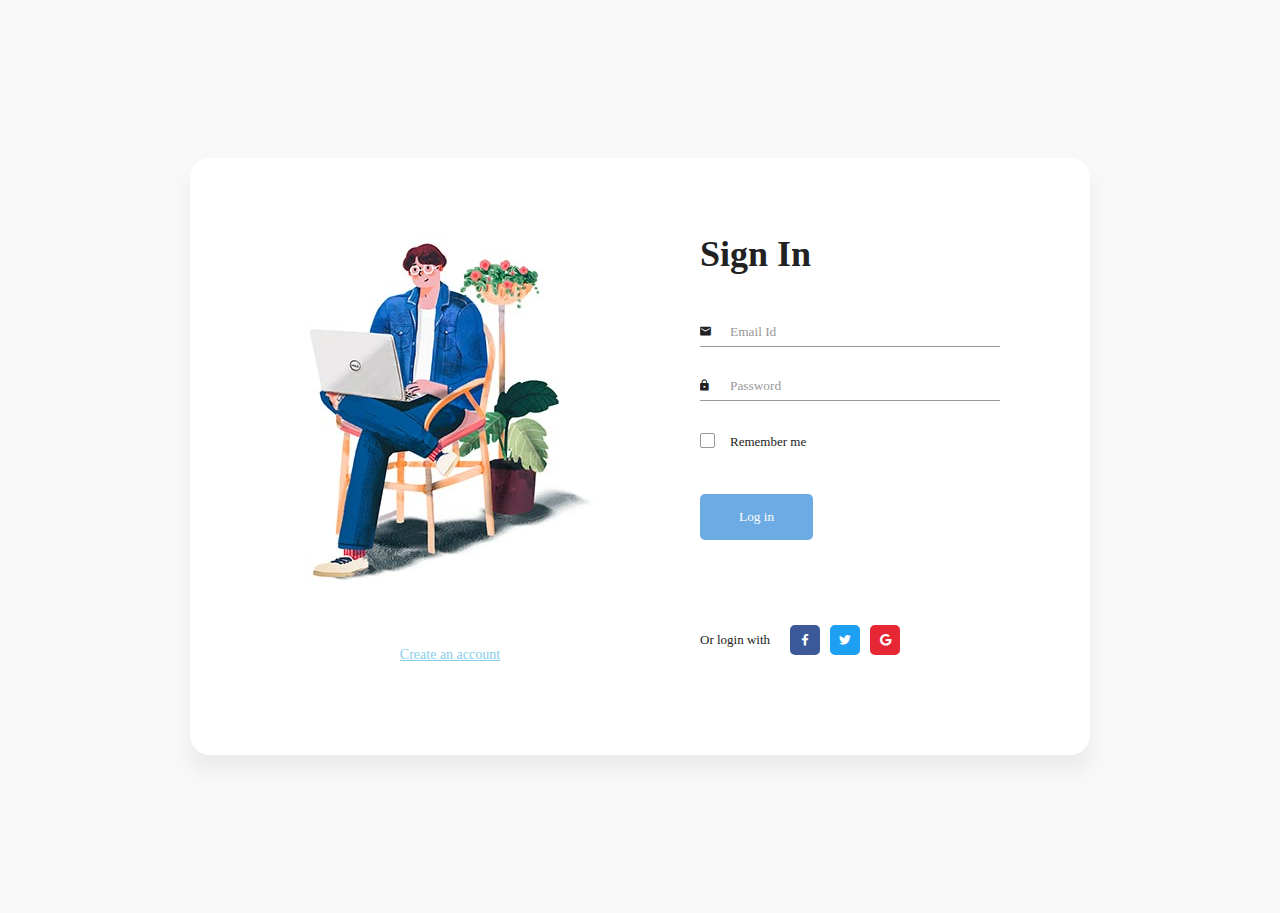
==== commit 7c12274a: "Update login.html" ====
--- a/login.html
+++ b/login.html
@@ -13,7 +13,7 @@
     <link rel="stylesheet" href="css/style.css">
 </head>
 <body>
-    <div class="main">
+<div class="main">
     <section class="sign-in">
         <div class="container">
             <div class="signin-content">
@@ -24,10 +24,10 @@
 
                 <div class="signin-form">
                     <h2 class="form-title">Sign In</h2>
-                    <form method="POST" class="register-form" id="login-form">
+                    <form name="login-form" class="login-form" id="login-form">
                         <div class="form-group">
-                            <label for="your_name"><i class="zmdi zmdi-account material-icons-name"></i></label>
-                            <input type="text" name="your_name" id="your_name" placeholder="Your Name"/>
+                            <label for="your_name"><i class="zmdi zmdi-email"></i></label>
+                            <input type="text" name="your_name" id="your_name" placeholder="Email Id"/>
                         </div>
                         <div class="form-group">
                             <label for="your_pass"><i class="zmdi zmdi-lock"></i></label>
@@ -38,15 +38,16 @@
                             <label for="remember-me" class="label-agree-term"><span><span></span></span>Remember me</label>
                         </div>
                         <div class="form-group form-button">
-                            <input type="submit" name="signin" id="signin" class="form-submit" value="Log in"/>
+                            <input type="submit" name="signin" id="signin" class="form-submit" value="Log in" onclick="myFunction()"/>
                         </div>
                     </form>
+                
                     <div class="social-login">
                         <span class="social-label">Or login with</span>
                         <ul class="socials">
-                            <li><a href="#"><i class="display-flex-center zmdi zmdi-facebook"></i></a></li>
-                            <li><a href="#"><i class="display-flex-center zmdi zmdi-twitter"></i></a></li>
-                            <li><a href="#"><i class="display-flex-center zmdi zmdi-google"></i></a></li>
+                            <li><a href="https://www.facebook.com/"><i class="display-flex-center zmdi zmdi-facebook"></i></a></li>
+                            <li><a href="https://www.twitter.com"><i class="display-flex-center zmdi zmdi-twitter"></i></a></li>
+                            <li><a href="https://www.gmail.com"><i class="display-flex-center zmdi zmdi-google"></i></a></li>
                         </ul>
                     </div>
                 </div>
@@ -55,6 +56,49 @@
     </section>
     </div>
   <!-- JS -->
+  <script>
+    function myFunction()
+    {
+       
+    var name = document.getElementById("your_name");
+   
+    var password = document.getElementById("your_pass");
+   
+    var terms= document.getElementById("remember-me");
+   
+    if (name.value == "") 
+    {
+        alert("Please enter your name.");
+        name.focus();
+        event.preventDefault();
+    }
+    if (name.value != "dhananjaychoudhari0398@gmail.com") 
+    {
+        alert("Invalid Username...!");
+        name.focus();
+        event.preventDefault();
+    }
+    else if (password.value == "") 
+    {
+        alert("Please enter your password");
+        password.focus();
+        event.preventDefault();
+    }
+    else if (password.value != "db1432_C") 
+    {
+        alert("Invalid password...!");
+        password.focus();
+        event.preventDefault();
+    }
+   
+   else
+    {   
+
+        alert("Welcome "+name.value+", Login successfully....!");
+    }  
+}  
   
+
+</script>
 </body>
-</html>+</html>
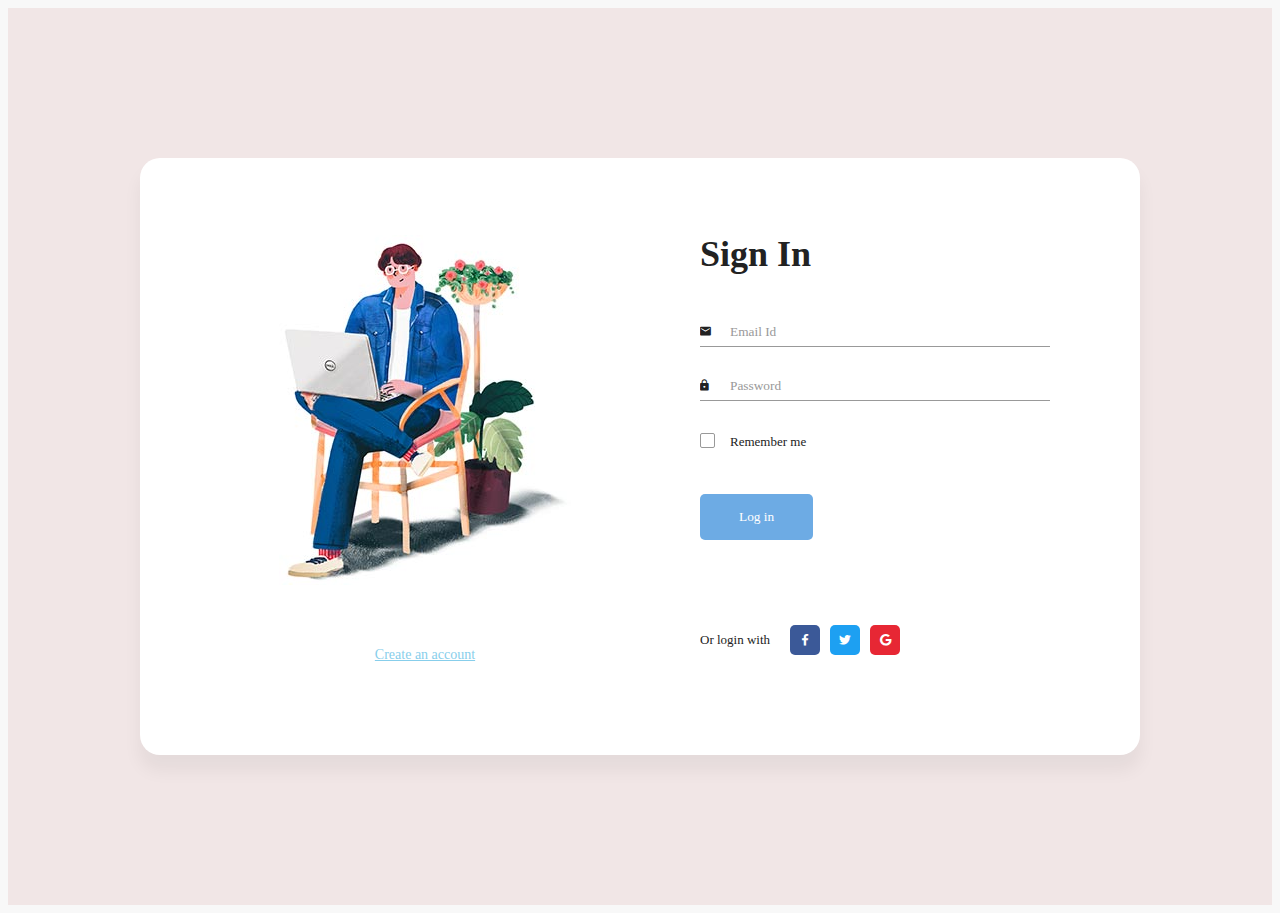
==== commit 3cdd62b0: "Update login.html" ====
--- a/login.html
+++ b/login.html
@@ -72,7 +72,7 @@
         name.focus();
         event.preventDefault();
     }
-    if (name.value != "dhananjaychoudhari0398@gmail.com") 
+    else if (name.value != "dhananjaychoudhari0398@gmail.com") 
     {
         alert("Invalid Username...!");
         name.focus();
--- a/css/style.css
+++ b/css/style.css
@@ -52,12 +52,6 @@
   -o-appearance: checkbox !important;
   -ms-appearance: checkbox !important; }
 
-input[type=radio] {
-  appearance: radio !important;
-  -moz-appearance: radio !important;
-  -webkit-appearance: radio !important;
-  -o-appearance: radio !important;
-  -ms-appearance: radio !important; }
 
 img {
   max-width: 100%;
@@ -81,7 +75,7 @@
   font-size: 36px; }
 
 .main {
-  background: #f8f8f8;
+  background: #f1e6e6;
   padding: 150px 0; }
 
 .clear {
@@ -96,7 +90,7 @@
   font-family: Poppins; }
 
 .container {
-  width: 900px;
+  width: 1000px;
   background: #fff;
   margin: 0 auto;
   box-shadow: 0px 15px 16.83px 0.17px rgba(0, 0, 0, 0.05);
